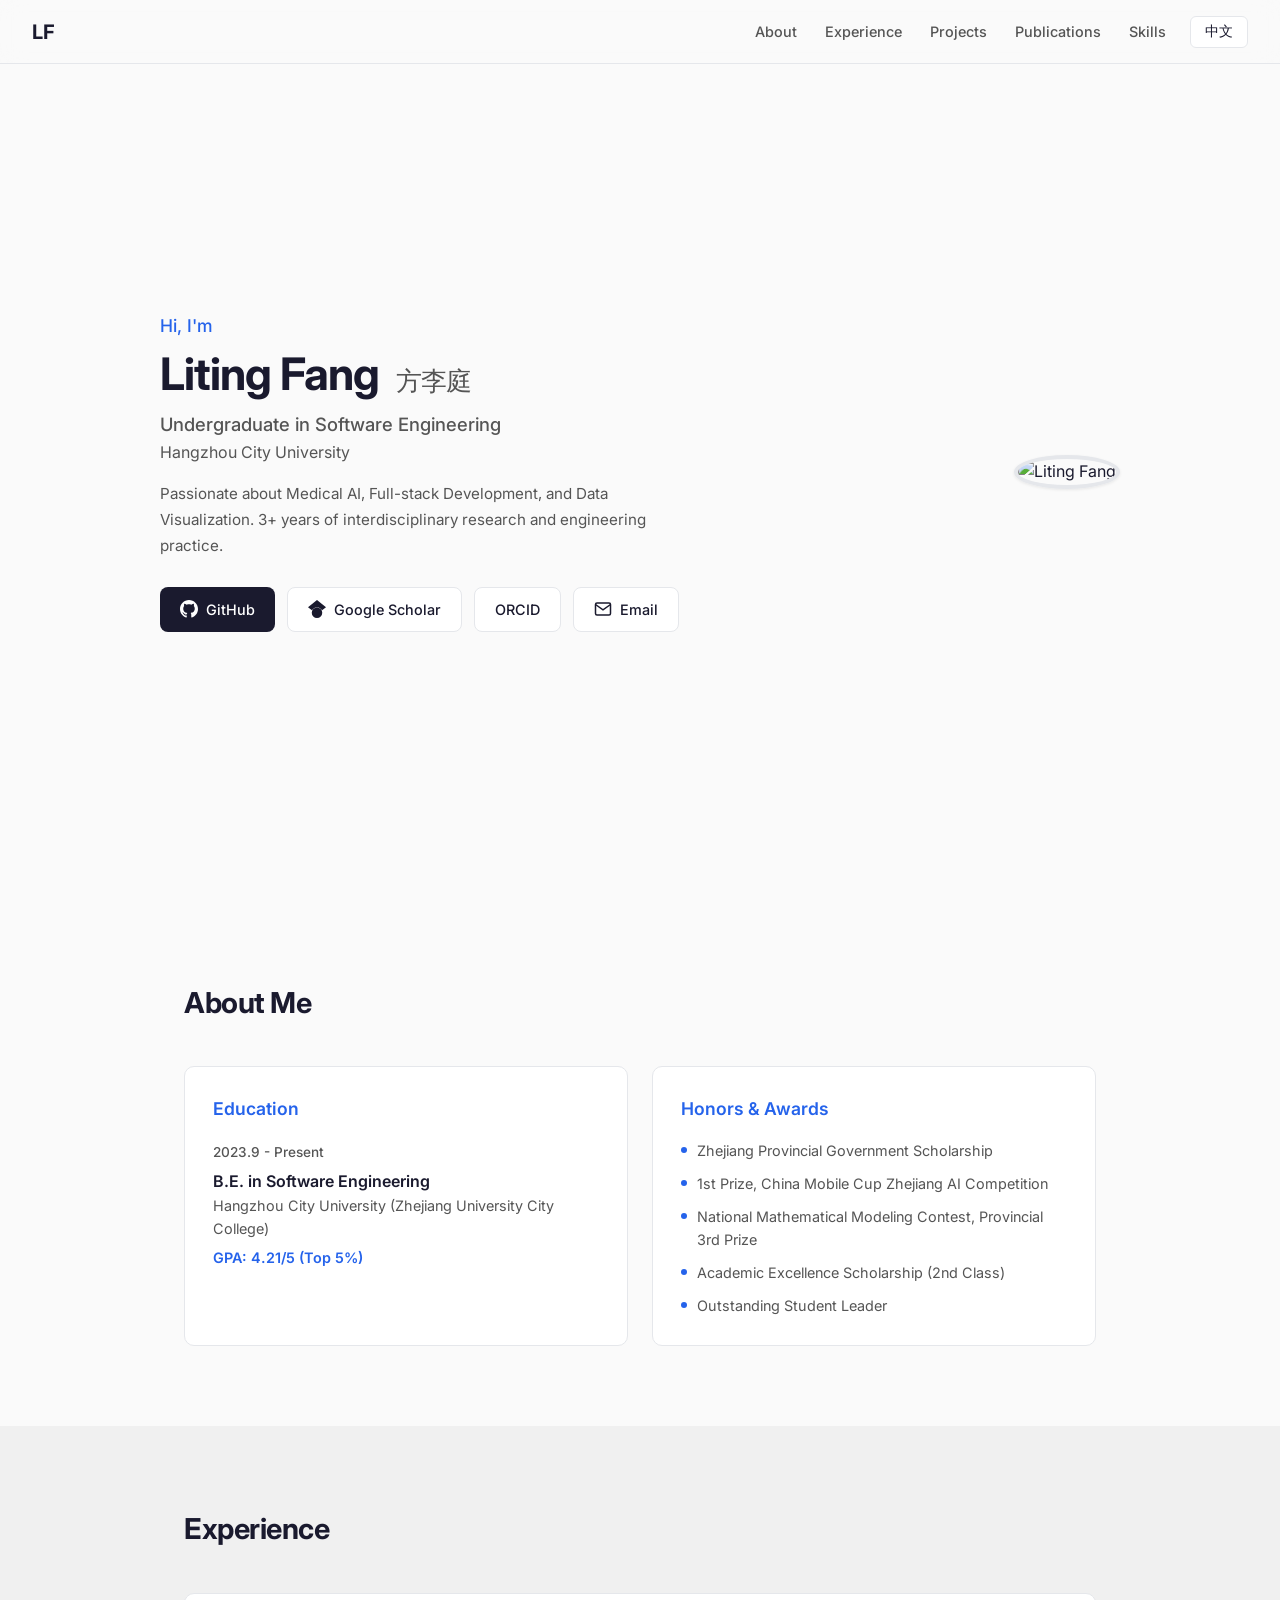
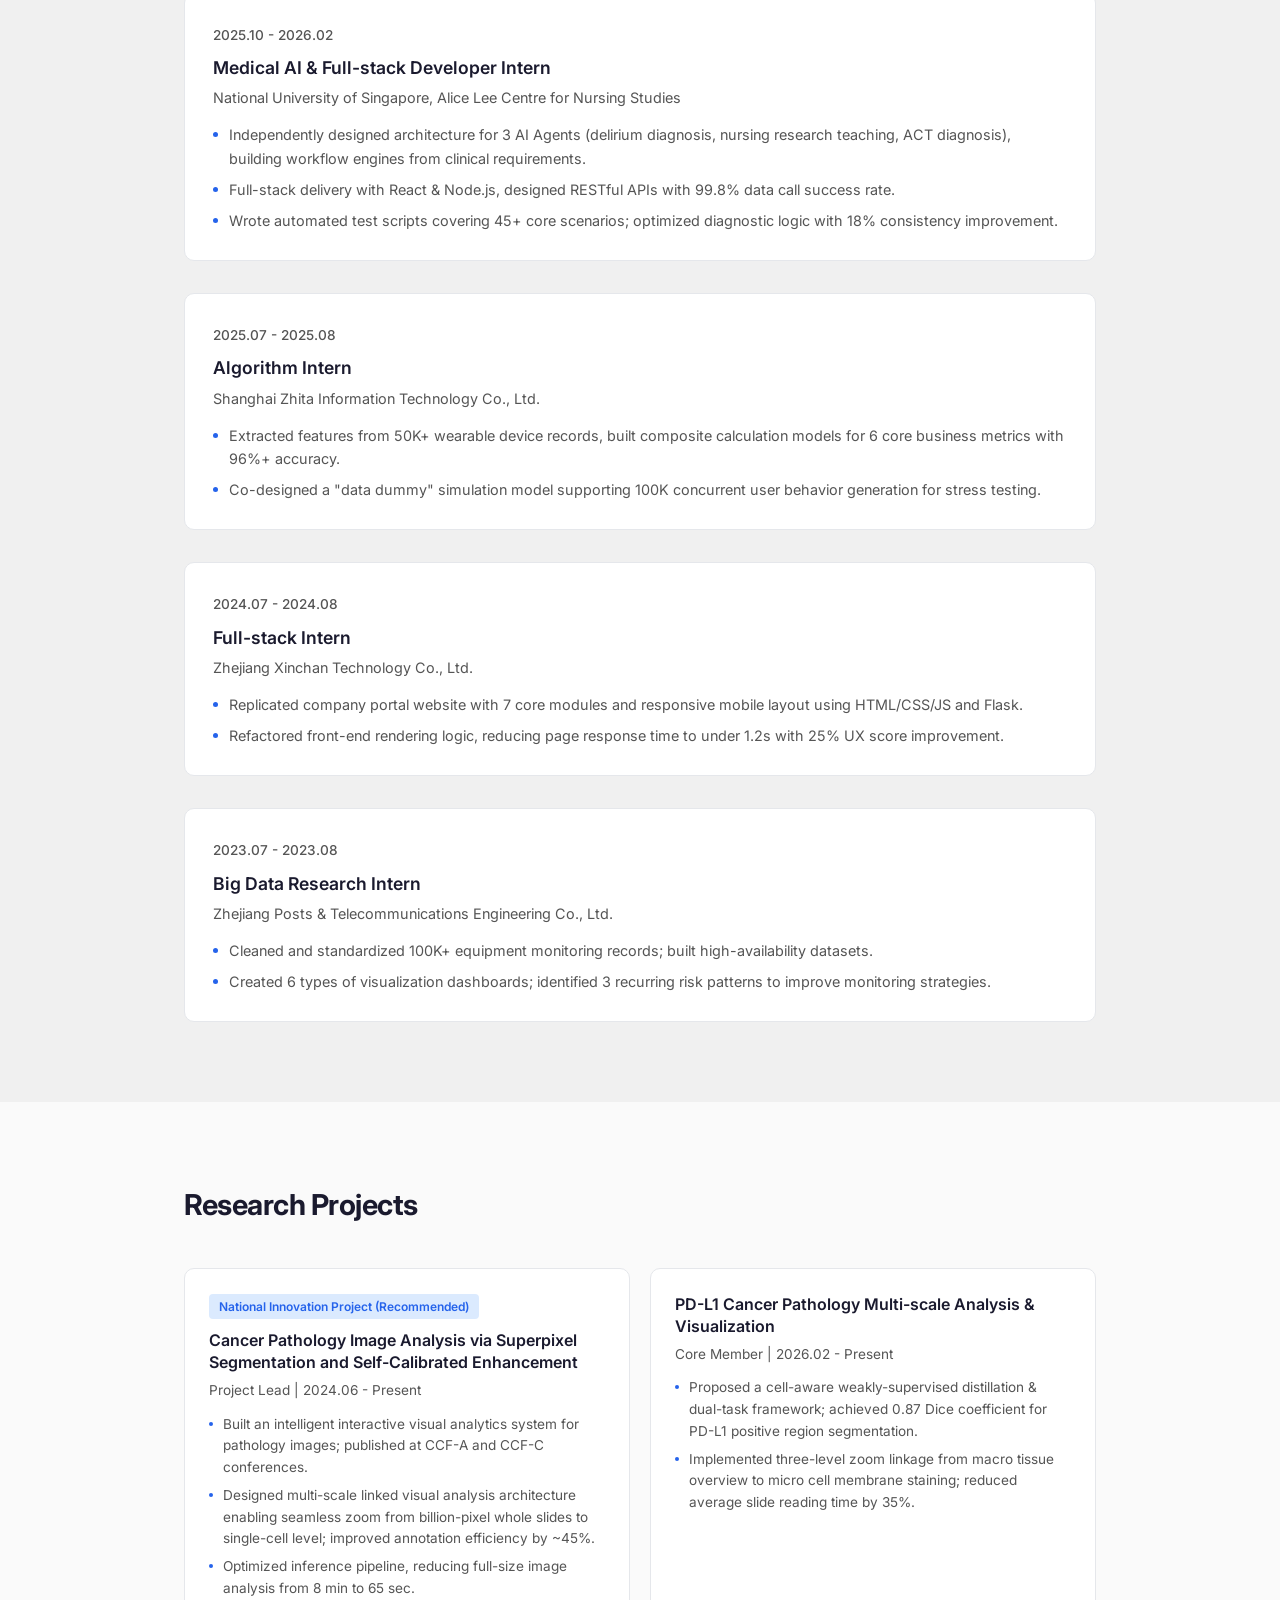
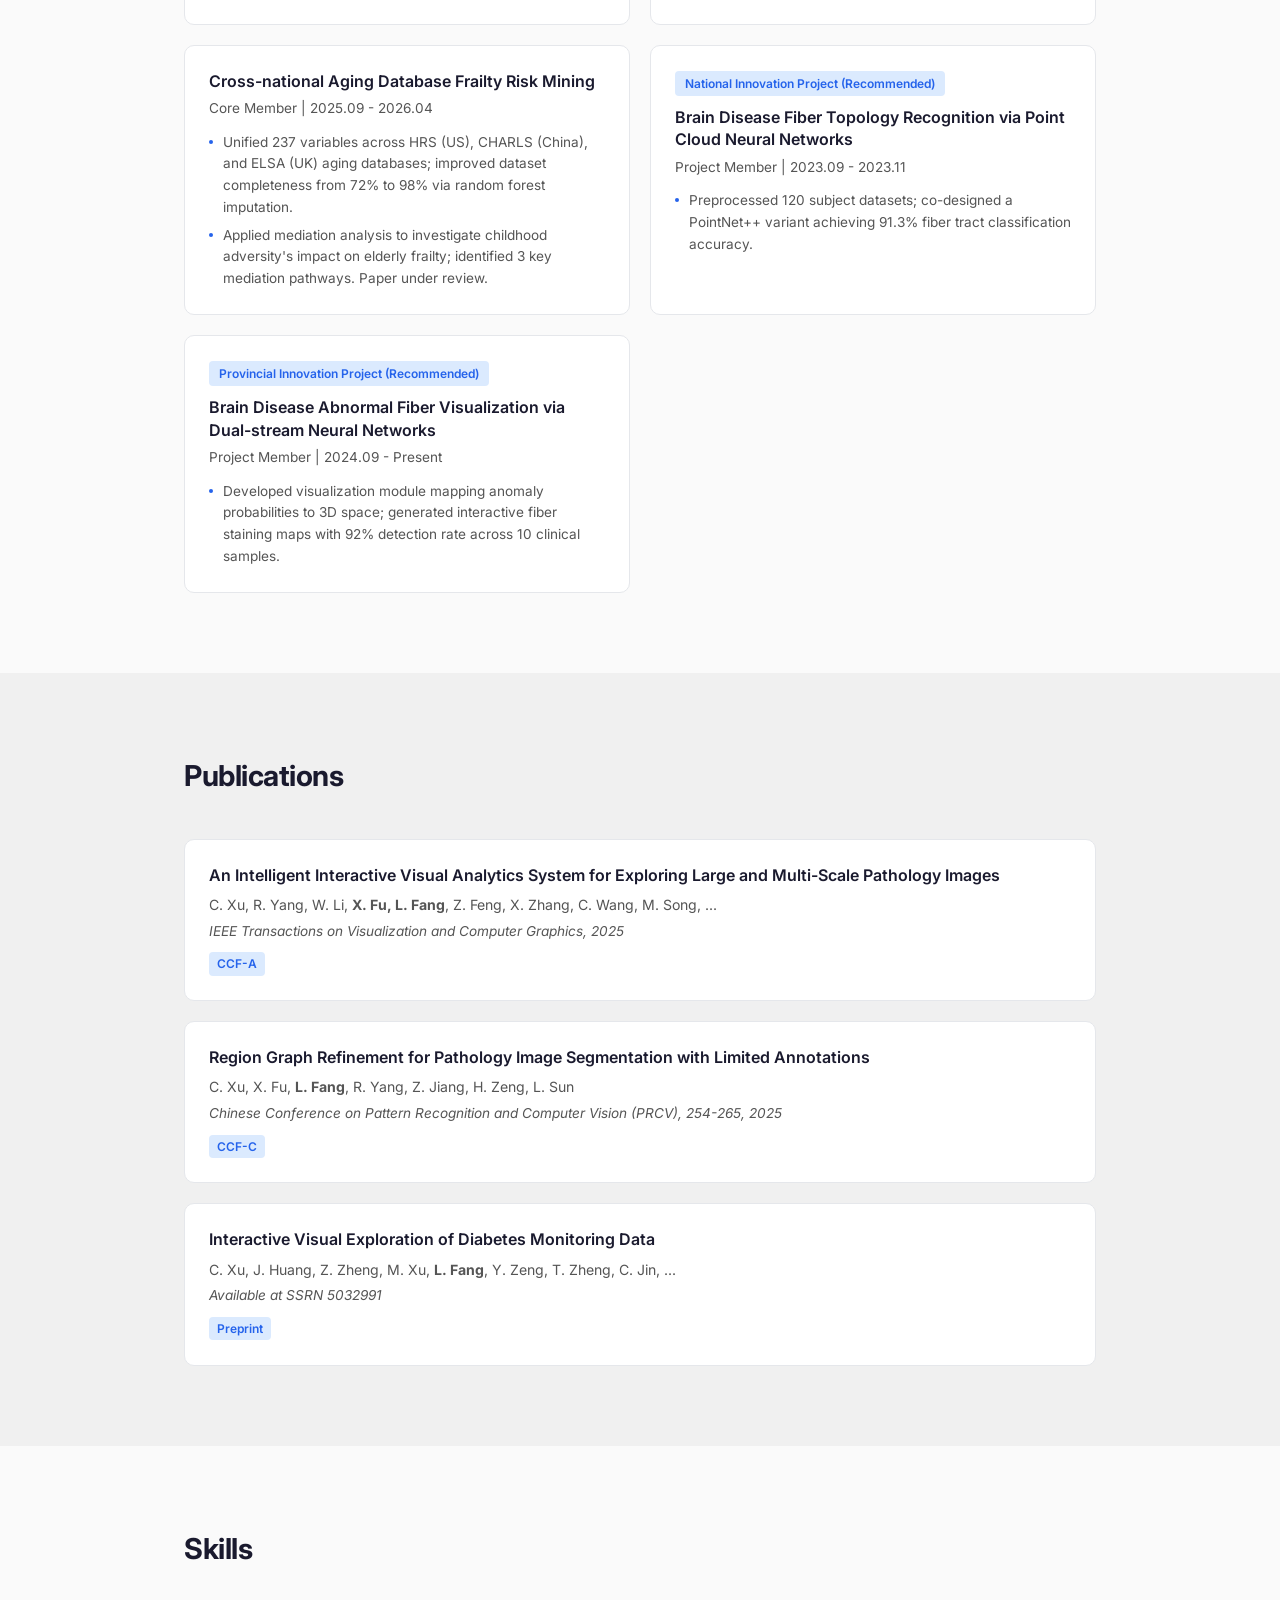
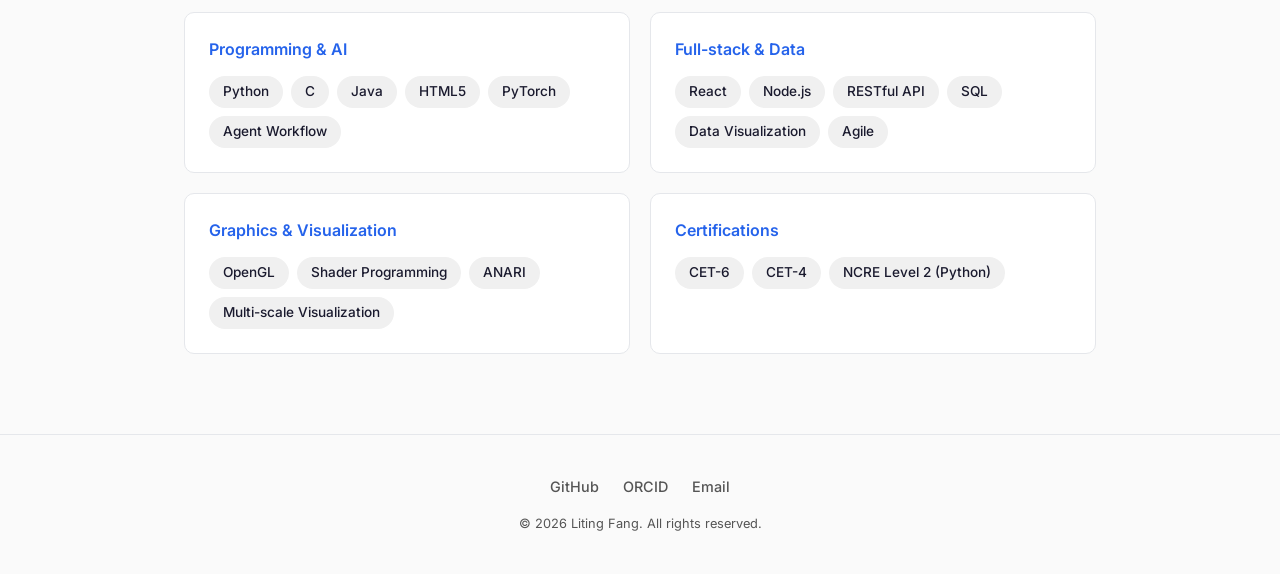
==== index.html @ e7523754 "Initial commit: personal portfolio website" ====
<!DOCTYPE html>
<html lang="en">
<head>
  <meta charset="UTF-8" />
  <meta name="viewport" content="width=device-width, initial-scale=1.0" />
  <title>Liting Fang | Software Engineering</title>
  <link rel="stylesheet" href="css/style.css" />
  <link rel="preconnect" href="https://fonts.googleapis.com" />
  <link rel="preconnect" href="https://fonts.gstatic.com" crossorigin />
  <link href="https://fonts.googleapis.com/css2?family=Inter:wght@300;400;500;600;700&display=swap" rel="stylesheet" />
</head>
<body>
  <!-- Navigation -->
  <nav class="navbar">
    <a href="#hero" class="nav-logo">LF</a>
    <ul class="nav-links">
      <li><a href="#about" data-en="About" data-zh="关于">About</a></li>
      <li><a href="#experience" data-en="Experience" data-zh="经历">Experience</a></li>
      <li><a href="#projects" data-en="Projects" data-zh="项目">Projects</a></li>
      <li><a href="#publications" data-en="Publications" data-zh="论文">Publications</a></li>
      <li><a href="#skills" data-en="Skills" data-zh="技能">Skills</a></li>
    </ul>
    <button class="lang-toggle" id="langToggle" title="Switch Language">中文</button>
    <button class="menu-btn" id="menuBtn" aria-label="Menu">
      <span></span><span></span><span></span>
    </button>
  </nav>

  <!-- Hero -->
  <section id="hero" class="hero">
    <div class="hero-content">
      <div class="hero-text">
        <p class="hero-greeting" data-en="Hi, I'm" data-zh="你好，我是">Hi, I'm</p>
        <h1 class="hero-name">Liting Fang <span class="hero-name-zh">方李庭</span></h1>
        <p class="hero-title" data-en="Undergraduate in Software Engineering" data-zh="软件工程 本科在读">Undergraduate in Software Engineering</p>
        <p class="hero-school" data-en="Hangzhou City University" data-zh="浙大城市学院">Hangzhou City University</p>
        <p class="hero-desc" data-en="Passionate about Medical AI, Full-stack Development, and Data Visualization. 3+ years of interdisciplinary research and engineering practice." data-zh="专注于医疗AI、全栈开发与数据可视化。拥有3年以上跨学科科研与工程实践经历。">Passionate about Medical AI, Full-stack Development, and Data Visualization. 3+ years of interdisciplinary research and engineering practice.</p>
        <div class="hero-links">
          <a href="https://github.com/FLTing404" target="_blank" class="btn btn-primary">
            <svg viewBox="0 0 24 24" width="18" height="18" fill="currentColor"><path d="M12 0c-6.626 0-12 5.373-12 12 0 5.302 3.438 9.8 8.207 11.387.599.111.793-.261.793-.577v-2.234c-3.338.726-4.033-1.416-4.033-1.416-.546-1.387-1.333-1.756-1.333-1.756-1.089-.745.083-.729.083-.729 1.205.084 1.839 1.237 1.839 1.237 1.07 1.834 2.807 1.304 3.492.997.107-.775.418-1.305.762-1.604-2.665-.305-5.467-1.334-5.467-5.931 0-1.311.469-2.381 1.236-3.221-.124-.303-.535-1.524.117-3.176 0 0 1.008-.322 3.301 1.23.957-.266 1.983-.399 3.003-.404 1.02.005 2.047.138 3.006.404 2.291-1.552 3.297-1.23 3.297-1.23.653 1.653.242 2.874.118 3.176.77.84 1.235 1.911 1.235 3.221 0 4.609-2.807 5.624-5.479 5.921.43.372.823 1.102.823 2.222v3.293c0 .319.192.694.801.576 4.765-1.589 8.199-6.086 8.199-11.386 0-6.627-5.373-12-12-12z"/></svg>
            GitHub
          </a>
          <a href="https://scholar.google.com/citations?user=YOUR_ID" target="_blank" class="btn btn-outline">
            <svg viewBox="0 0 24 24" width="18" height="18" fill="currentColor"><path d="M5.242 13.769L0 9.5 12 0l12 9.5-5.242 4.269C17.548 11.249 14.978 9.5 12 9.5c-2.977 0-5.548 1.748-6.758 4.269zM12 10a7 7 0 1 0 0 14 7 7 0 0 0 0-14z"/></svg>
            Google Scholar
          </a>
          <a href="https://orcid.org/0009-0003-6122-9087" target="_blank" class="btn btn-outline">
            ORCID
          </a>
          <a href="mailto:flting.amanda@gmail.com" class="btn btn-outline">
            <svg viewBox="0 0 24 24" width="18" height="18" fill="none" stroke="currentColor" stroke-width="2"><path d="M4 4h16c1.1 0 2 .9 2 2v12c0 1.1-.9 2-2 2H4c-1.1 0-2-.9-2-2V6c0-1.1.9-2 2-2z"/><polyline points="22,6 12,13 2,6"/></svg>
            Email
          </a>
        </div>
      </div>
      <div class="hero-avatar">
        <img src="img/avatar.jpg" alt="Liting Fang" />
      </div>
    </div>
  </section>

  <!-- About -->
  <section id="about" class="section">
    <div class="container">
      <h2 class="section-title" data-en="About Me" data-zh="关于我">About Me</h2>
      <div class="about-grid">
        <div class="about-card">
          <h3 data-en="Education" data-zh="教育背景">Education</h3>
          <div class="timeline-item">
            <span class="timeline-date">2023.9 - Present</span>
            <p class="timeline-title" data-en="B.E. in Software Engineering" data-zh="软件工程 本科">B.E. in Software Engineering</p>
            <p class="timeline-sub" data-en="Hangzhou City University (Zhejiang University City College)" data-zh="浙大城市学院">Hangzhou City University (Zhejiang University City College)</p>
            <p class="timeline-detail" data-en="GPA: 4.21/5 (Top 5%)" data-zh="GPA：4.21/5（专业前5%）">GPA: 4.21/5 (Top 5%)</p>
          </div>
        </div>
        <div class="about-card">
          <h3 data-en="Honors & Awards" data-zh="荣誉奖项">Honors & Awards</h3>
          <ul class="awards-list">
            <li data-en="Zhejiang Provincial Government Scholarship" data-zh="浙江省政府奖学金">Zhejiang Provincial Government Scholarship</li>
            <li data-en="1st Prize, China Mobile Cup Zhejiang AI Competition" data-zh="中国移动杯浙江省大学生人工智能竞赛 一等奖">1st Prize, China Mobile Cup Zhejiang AI Competition</li>
            <li data-en="National Mathematical Modeling Contest, Provincial 3rd Prize" data-zh="全国大学生数学建模竞赛浙江省 三等奖">National Mathematical Modeling Contest, Provincial 3rd Prize</li>
            <li data-en="Academic Excellence Scholarship (2nd Class)" data-zh="学业优秀二等奖学金">Academic Excellence Scholarship (2nd Class)</li>
            <li data-en="Outstanding Student Leader" data-zh="优秀学生干部">Outstanding Student Leader</li>
          </ul>
        </div>
      </div>
    </div>
  </section>

  <!-- Experience -->
  <section id="experience" class="section section-alt">
    <div class="container">
      <h2 class="section-title" data-en="Experience" data-zh="实习经历">Experience</h2>
      <div class="timeline">

        <div class="timeline-block">
          <span class="timeline-date">2025.10 - 2026.02</span>
          <h3 class="timeline-title" data-en="Medical AI & Full-stack Developer Intern" data-zh="医疗AI & 全栈开发实习生">Medical AI & Full-stack Developer Intern</h3>
          <p class="timeline-sub" data-en="National University of Singapore, Alice Lee Centre for Nursing Studies" data-zh="新加坡国立大学护理学院">National University of Singapore, Alice Lee Centre for Nursing Studies</p>
          <ul class="timeline-details">
            <li data-en="Independently designed architecture for 3 AI Agents (delirium diagnosis, nursing research teaching, ACT diagnosis), building workflow engines from clinical requirements." data-zh="独立负责谵妄诊断、护理科研教学、ACT诊断3个AI Agent的架构设计，拆解临床需求并构建工作流引擎。">Independently designed architecture for 3 AI Agents (delirium diagnosis, nursing research teaching, ACT diagnosis), building workflow engines from clinical requirements.</li>
            <li data-en="Full-stack delivery with React & Node.js, designed RESTful APIs with 99.8% data call success rate." data-zh="使用React与Node.js完成前后端开发，设计RESTful接口，数据调用成功率达99.8%。">Full-stack delivery with React & Node.js, designed RESTful APIs with 99.8% data call success rate.</li>
            <li data-en="Wrote automated test scripts covering 45+ core scenarios; optimized diagnostic logic with 18% consistency improvement." data-zh="编写自动化测试脚本覆盖45+个核心场景，优化多个诊断逻辑，一致率提升18%。">Wrote automated test scripts covering 45+ core scenarios; optimized diagnostic logic with 18% consistency improvement.</li>
          </ul>
        </div>

        <div class="timeline-block">
          <span class="timeline-date">2025.07 - 2025.08</span>
          <h3 class="timeline-title" data-en="Algorithm Intern" data-zh="算法实习生">Algorithm Intern</h3>
          <p class="timeline-sub" data-en="Shanghai Zhita Information Technology Co., Ltd." data-zh="上海智塔信息科技有限公司">Shanghai Zhita Information Technology Co., Ltd.</p>
          <ul class="timeline-details">
            <li data-en="Extracted features from 50K+ wearable device records, built composite calculation models for 6 core business metrics with 96%+ accuracy." data-zh="从5万+条穿戴设备数据中提取特征，构建多指标合成计算模型，字段准确率超96%。">Extracted features from 50K+ wearable device records, built composite calculation models for 6 core business metrics with 96%+ accuracy.</li>
            <li data-en="Co-designed a 'data dummy' simulation model supporting 100K concurrent user behavior generation for stress testing." data-zh="合作设计'数据假人'模型，支持10万级并发用户行为生成，支撑系统压力测试。">Co-designed a "data dummy" simulation model supporting 100K concurrent user behavior generation for stress testing.</li>
          </ul>
        </div>

        <div class="timeline-block">
          <span class="timeline-date">2024.07 - 2024.08</span>
          <h3 class="timeline-title" data-en="Full-stack Intern" data-zh="全栈实习生">Full-stack Intern</h3>
          <p class="timeline-sub" data-en="Zhejiang Xinchan Technology Co., Ltd." data-zh="浙江信产技术有限公司">Zhejiang Xinchan Technology Co., Ltd.</p>
          <ul class="timeline-details">
            <li data-en="Replicated company portal website with 7 core modules and responsive mobile layout using HTML/CSS/JS and Flask." data-zh="运用HTML、CSS、JavaScript及Python Flask，完整复刻公司门户网站，实现7个核心功能模块和移动端自适应布局。">Replicated company portal website with 7 core modules and responsive mobile layout using HTML/CSS/JS and Flask.</li>
            <li data-en="Refactored front-end rendering logic, reducing page response time to under 1.2s with 25% UX score improvement." data-zh="重构前端渲染逻辑，页面交互响应时间降低至1.2秒内，体验评分提升25%。">Refactored front-end rendering logic, reducing page response time to under 1.2s with 25% UX score improvement.</li>
          </ul>
        </div>

        <div class="timeline-block">
          <span class="timeline-date">2023.07 - 2023.08</span>
          <h3 class="timeline-title" data-en="Big Data Research Intern" data-zh="大数据研究院实习生">Big Data Research Intern</h3>
          <p class="timeline-sub" data-en="Zhejiang Posts & Telecommunications Engineering Co., Ltd." data-zh="浙江省邮电工程建设有限公司">Zhejiang Posts & Telecommunications Engineering Co., Ltd.</p>
          <ul class="timeline-details">
            <li data-en="Cleaned and standardized 100K+ equipment monitoring records; built high-availability datasets." data-zh="对机房空调运行数据进行清洗标准化，处理10万+条记录，构建高可用数据集。">Cleaned and standardized 100K+ equipment monitoring records; built high-availability datasets.</li>
            <li data-en="Created 6 types of visualization dashboards; identified 3 recurring risk patterns to improve monitoring strategies." data-zh="制作6类可视化分析图表，识别出3类重复性风险，推动优化监控策略。">Created 6 types of visualization dashboards; identified 3 recurring risk patterns to improve monitoring strategies.</li>
          </ul>
        </div>

      </div>
    </div>
  </section>

  <!-- Projects -->
  <section id="projects" class="section">
    <div class="container">
      <h2 class="section-title" data-en="Research Projects" data-zh="项目经历">Research Projects</h2>
      <div class="projects-grid">

        <div class="project-card">
          <div class="project-tag" data-en="National Innovation Project (Recommended)" data-zh="国家级大创推荐">National Innovation Project (Recommended)</div>
          <h3 data-en="Cancer Pathology Image Analysis via Superpixel Segmentation and Self-Calibrated Enhancement" data-zh="基于超像素分割与自校准增强的癌症病理图像分析">Cancer Pathology Image Analysis via Superpixel Segmentation and Self-Calibrated Enhancement</h3>
          <span class="project-role" data-en="Project Lead | 2024.06 - Present" data-zh="项目负责人 | 2024.06 - 至今">Project Lead | 2024.06 - Present</span>
          <ul>
            <li data-en="Built an intelligent interactive visual analytics system for pathology images; published at CCF-A and CCF-C conferences." data-zh="研发智能交互可视化系统，成果发表于CCF-A类会议与C类会议。">Built an intelligent interactive visual analytics system for pathology images; published at CCF-A and CCF-C conferences.</li>
            <li data-en="Designed multi-scale linked visual analysis architecture enabling seamless zoom from billion-pixel whole slides to single-cell level; improved annotation efficiency by ~45%." data-zh="设计多尺度联动可视分析架构，医生对阳性区域标注效率提升约45%。">Designed multi-scale linked visual analysis architecture enabling seamless zoom from billion-pixel whole slides to single-cell level; improved annotation efficiency by ~45%.</li>
            <li data-en="Optimized inference pipeline, reducing full-size image analysis from 8 min to 65 sec." data-zh="优化推理流水线，使单张全尺寸图像分析时间从8分钟降至65秒。">Optimized inference pipeline, reducing full-size image analysis from 8 min to 65 sec.</li>
          </ul>
        </div>

        <div class="project-card">
          <h3 data-en="PD-L1 Cancer Pathology Multi-scale Analysis & Visualization" data-zh="PD-L1癌症病理图像多尺度分析与可视化研究">PD-L1 Cancer Pathology Multi-scale Analysis & Visualization</h3>
          <span class="project-role" data-en="Core Member | 2026.02 - Present" data-zh="核心成员 | 2026.02 - 至今">Core Member | 2026.02 - Present</span>
          <ul>
            <li data-en="Proposed a cell-aware weakly-supervised distillation & dual-task framework; achieved 0.87 Dice coefficient for PD-L1 positive region segmentation." data-zh="提出细胞感知的弱监督蒸馏与双任务框架，PD-L1阳性区域分割Dice系数达0.87。">Proposed a cell-aware weakly-supervised distillation & dual-task framework; achieved 0.87 Dice coefficient for PD-L1 positive region segmentation.</li>
            <li data-en="Implemented three-level zoom linkage from macro tissue overview to micro cell membrane staining; reduced average slide reading time by 35%." data-zh="实现三级缩放联动，单次阅片时间平均缩短35%。">Implemented three-level zoom linkage from macro tissue overview to micro cell membrane staining; reduced average slide reading time by 35%.</li>
          </ul>
        </div>

        <div class="project-card">
          <h3 data-en="Cross-national Aging Database Frailty Risk Mining" data-zh="多国老龄化数据库衰弱风险挖掘研究">Cross-national Aging Database Frailty Risk Mining</h3>
          <span class="project-role" data-en="Core Member | 2025.09 - 2026.04" data-zh="核心成员 | 2025.09 - 2026.04">Core Member | 2025.09 - 2026.04</span>
          <ul>
            <li data-en="Unified 237 variables across HRS (US), CHARLS (China), and ELSA (UK) aging databases; improved dataset completeness from 72% to 98% via random forest imputation." data-zh="比对3国237个变量差异，建立统一映射字典；应用随机森林算法插补，完整数据集可用率从72%提升至98%。">Unified 237 variables across HRS (US), CHARLS (China), and ELSA (UK) aging databases; improved dataset completeness from 72% to 98% via random forest imputation.</li>
            <li data-en="Applied mediation analysis to investigate childhood adversity's impact on elderly frailty; identified 3 key mediation pathways. Paper under review." data-zh="采用中介效应模型探究童年负面经历对老年衰弱的影响，识别出3条关键中介路径，论文在投。">Applied mediation analysis to investigate childhood adversity's impact on elderly frailty; identified 3 key mediation pathways. Paper under review.</li>
          </ul>
        </div>

        <div class="project-card">
          <div class="project-tag" data-en="National Innovation Project (Recommended)" data-zh="国家级大创推荐">National Innovation Project (Recommended)</div>
          <h3 data-en="Brain Disease Fiber Topology Recognition via Point Cloud Neural Networks" data-zh="基于点云神经网络的脑疾病纤维拓扑结构识别方法研究">Brain Disease Fiber Topology Recognition via Point Cloud Neural Networks</h3>
          <span class="project-role" data-en="Project Member | 2023.09 - 2023.11" data-zh="项目成员 | 2023.09 - 2023.11">Project Member | 2023.09 - 2023.11</span>
          <ul>
            <li data-en="Preprocessed 120 subject datasets; co-designed a PointNet++ variant achieving 91.3% fiber tract classification accuracy." data-zh="完成120例被试数据预处理，参与设计PointNet++变体网络，纤维束分类准确率达91.3%。">Preprocessed 120 subject datasets; co-designed a PointNet++ variant achieving 91.3% fiber tract classification accuracy.</li>
          </ul>
        </div>

        <div class="project-card">
          <div class="project-tag" data-en="Provincial Innovation Project (Recommended)" data-zh="省级大创推荐">Provincial Innovation Project (Recommended)</div>
          <h3 data-en="Brain Disease Abnormal Fiber Visualization via Dual-stream Neural Networks" data-zh="基于双流神经网络的脑疾病异常纤维可视化方法研究">Brain Disease Abnormal Fiber Visualization via Dual-stream Neural Networks</h3>
          <span class="project-role" data-en="Project Member | 2024.09 - Present" data-zh="项目成员 | 2024.09 - 至今">Project Member | 2024.09 - Present</span>
          <ul>
            <li data-en="Developed visualization module mapping anomaly probabilities to 3D space; generated interactive fiber staining maps with 92% detection rate across 10 clinical samples." data-zh="将模型输出的异常概率映射至三维空间，生成可交互纤维染色图，在10例临床样本中检出率达92%。">Developed visualization module mapping anomaly probabilities to 3D space; generated interactive fiber staining maps with 92% detection rate across 10 clinical samples.</li>
          </ul>
        </div>

      </div>
    </div>
  </section>

  <!-- Publications -->
  <section id="publications" class="section section-alt">
    <div class="container">
      <h2 class="section-title" data-en="Publications" data-zh="学术论文">Publications</h2>
      <div class="pub-list">

        <div class="pub-item">
          <h3>An Intelligent Interactive Visual Analytics System for Exploring Large and Multi-Scale Pathology Images</h3>
          <p class="pub-authors">C. Xu, R. Yang, W. Li, <strong>X. Fu, L. Fang</strong>, Z. Feng, X. Zhang, C. Wang, M. Song, ...</p>
          <p class="pub-venue">IEEE Transactions on Visualization and Computer Graphics, 2025</p>
          <span class="pub-tag">CCF-A</span>
        </div>

        <div class="pub-item">
          <h3>Region Graph Refinement for Pathology Image Segmentation with Limited Annotations</h3>
          <p class="pub-authors">C. Xu, X. Fu, <strong>L. Fang</strong>, R. Yang, Z. Jiang, H. Zeng, L. Sun</p>
          <p class="pub-venue">Chinese Conference on Pattern Recognition and Computer Vision (PRCV), 254-265, 2025</p>
          <span class="pub-tag">CCF-C</span>
        </div>

        <div class="pub-item">
          <h3>Interactive Visual Exploration of Diabetes Monitoring Data</h3>
          <p class="pub-authors">C. Xu, J. Huang, Z. Zheng, M. Xu, <strong>L. Fang</strong>, Y. Zeng, T. Zheng, C. Jin, ...</p>
          <p class="pub-venue">Available at SSRN 5032991</p>
          <span class="pub-tag">Preprint</span>
        </div>

      </div>
    </div>
  </section>

  <!-- Skills -->
  <section id="skills" class="section">
    <div class="container">
      <h2 class="section-title" data-en="Skills" data-zh="技能">Skills</h2>
      <div class="skills-grid">
        <div class="skill-category">
          <h3 data-en="Programming & AI" data-zh="编程与AI开发">Programming & AI</h3>
          <div class="skill-tags">
            <span>Python</span><span>C</span><span>Java</span><span>HTML5</span><span>PyTorch</span><span>Agent Workflow</span>
          </div>
        </div>
        <div class="skill-category">
          <h3 data-en="Full-stack & Data" data-zh="全栈与数据工程">Full-stack & Data</h3>
          <div class="skill-tags">
            <span>React</span><span>Node.js</span><span>RESTful API</span><span>SQL</span><span>Data Visualization</span><span>Agile</span>
          </div>
        </div>
        <div class="skill-category">
          <h3 data-en="Graphics & Visualization" data-zh="计算机图形与可视化">Graphics & Visualization</h3>
          <div class="skill-tags">
            <span>OpenGL</span><span>Shader Programming</span><span>ANARI</span><span>Multi-scale Visualization</span>
          </div>
        </div>
        <div class="skill-category">
          <h3 data-en="Certifications" data-zh="资质与证书">Certifications</h3>
          <div class="skill-tags">
            <span>CET-6</span><span>CET-4</span><span data-en="NCRE Level 2 (Python)" data-zh="计算机二级（Python）">NCRE Level 2 (Python)</span>
          </div>
        </div>
      </div>
    </div>
  </section>

  <!-- Footer -->
  <footer class="footer">
    <div class="container">
      <div class="footer-links">
        <a href="https://github.com/FLTing404" target="_blank">GitHub</a>
        <a href="https://orcid.org/0009-0003-6122-9087" target="_blank">ORCID</a>
        <a href="mailto:flting.amanda@gmail.com">Email</a>
      </div>
      <p>&copy; 2026 Liting Fang. All rights reserved.</p>
    </div>
  </footer>

  <script src="js/main.js"></script>
</body>
</html>
---- css/style.css ----
/* ===== Reset & Base ===== */
*, *::before, *::after {
  margin: 0;
  padding: 0;
  box-sizing: border-box;
}

:root {
  --bg: #fafafa;
  --bg-alt: #f0f0f0;
  --text: #1a1a2e;
  --text-secondary: #555;
  --accent: #2563eb;
  --accent-light: #dbeafe;
  --border: #e5e7eb;
  --card-bg: #ffffff;
  --shadow: 0 1px 3px rgba(0, 0, 0, 0.08);
  --shadow-hover: 0 4px 12px rgba(0, 0, 0, 0.12);
  --radius: 10px;
  --nav-height: 64px;
}

html {
  scroll-behavior: smooth;
  scroll-padding-top: var(--nav-height);
}

body {
  font-family: 'Inter', -apple-system, BlinkMacSystemFont, 'Segoe UI', sans-serif;
  background: var(--bg);
  color: var(--text);
  line-height: 1.6;
  -webkit-font-smoothing: antialiased;
}

a {
  color: var(--accent);
  text-decoration: none;
  transition: opacity 0.2s;
}

a:hover {
  opacity: 0.8;
}

ul {
  list-style: none;
}

.container {
  max-width: 960px;
  margin: 0 auto;
  padding: 0 24px;
}

/* ===== Navbar ===== */
.navbar {
  position: fixed;
  top: 0;
  left: 0;
  right: 0;
  height: var(--nav-height);
  background: rgba(250, 250, 250, 0.85);
  backdrop-filter: blur(12px);
  -webkit-backdrop-filter: blur(12px);
  border-bottom: 1px solid var(--border);
  display: flex;
  align-items: center;
  padding: 0 32px;
  z-index: 1000;
}

.nav-logo {
  font-weight: 700;
  font-size: 1.25rem;
  color: var(--text);
  margin-right: auto;
  letter-spacing: -0.5px;
}

.nav-links {
  display: flex;
  gap: 28px;
}

.nav-links a {
  color: var(--text-secondary);
  font-size: 0.9rem;
  font-weight: 500;
  transition: color 0.2s;
}

.nav-links a:hover {
  color: var(--text);
  opacity: 1;
}

.lang-toggle {
  margin-left: 24px;
  padding: 6px 14px;
  border: 1px solid var(--border);
  border-radius: 6px;
  background: var(--card-bg);
  color: var(--text);
  font-size: 0.85rem;
  font-weight: 500;
  cursor: pointer;
  transition: all 0.2s;
  font-family: inherit;
}

.lang-toggle:hover {
  border-color: var(--accent);
  color: var(--accent);
}

.menu-btn {
  display: none;
  flex-direction: column;
  gap: 5px;
  background: none;
  border: none;
  cursor: pointer;
  padding: 4px;
  margin-left: 16px;
}

.menu-btn span {
  display: block;
  width: 22px;
  height: 2px;
  background: var(--text);
  border-radius: 2px;
  transition: 0.3s;
}

/* ===== Hero ===== */
.hero {
  min-height: 100vh;
  display: flex;
  align-items: center;
  padding: calc(var(--nav-height) + 40px) 32px 60px;
}

.hero-content {
  max-width: 960px;
  margin: 0 auto;
  display: flex;
  align-items: center;
  gap: 60px;
  width: 100%;
}

.hero-text {
  flex: 1;
}

.hero-greeting {
  font-size: 1.1rem;
  color: var(--accent);
  font-weight: 500;
  margin-bottom: 8px;
}

.hero-name {
  font-size: 2.8rem;
  font-weight: 700;
  letter-spacing: -1px;
  line-height: 1.2;
  margin-bottom: 8px;
}

.hero-name-zh {
  font-size: 1.6rem;
  font-weight: 400;
  color: var(--text-secondary);
  margin-left: 8px;
}

.hero-title {
  font-size: 1.15rem;
  color: var(--text-secondary);
  font-weight: 500;
}

.hero-school {
  font-size: 1rem;
  color: var(--text-secondary);
  margin-bottom: 16px;
}

.hero-desc {
  font-size: 0.95rem;
  color: var(--text-secondary);
  line-height: 1.7;
  margin-bottom: 28px;
  max-width: 520px;
}

.hero-links {
  display: flex;
  flex-wrap: wrap;
  gap: 12px;
}

.btn {
  display: inline-flex;
  align-items: center;
  gap: 8px;
  padding: 10px 20px;
  border-radius: 8px;
  font-size: 0.9rem;
  font-weight: 500;
  transition: all 0.2s;
  font-family: inherit;
}

.btn-primary {
  background: var(--text);
  color: #fff;
}

.btn-primary:hover {
  opacity: 0.85;
  color: #fff;
}

.btn-outline {
  border: 1px solid var(--border);
  color: var(--text);
  background: var(--card-bg);
}

.btn-outline:hover {
  border-color: var(--accent);
  color: var(--accent);
  opacity: 1;
}

.hero-avatar {
  flex-shrink: 0;
}

.hero-avatar img {
  width: 220px;
  height: 220px;
  border-radius: 50%;
  object-fit: cover;
  border: 4px solid var(--border);
  box-shadow: var(--shadow);
}

/* ===== Sections ===== */
.section {
  padding: 80px 0;
}

.section-alt {
  background: var(--bg-alt);
}

.section-title {
  font-size: 1.8rem;
  font-weight: 700;
  margin-bottom: 40px;
  letter-spacing: -0.5px;
}

/* ===== About ===== */
.about-grid {
  display: grid;
  grid-template-columns: 1fr 1fr;
  gap: 24px;
}

.about-card {
  background: var(--card-bg);
  border-radius: var(--radius);
  padding: 28px;
  border: 1px solid var(--border);
}

.about-card h3 {
  font-size: 1.1rem;
  font-weight: 600;
  margin-bottom: 16px;
  color: var(--accent);
}

.timeline-date {
  font-size: 0.85rem;
  color: var(--text-secondary);
  font-weight: 500;
}

.timeline-item .timeline-title {
  font-weight: 600;
  font-size: 1rem;
  margin-top: 4px;
}

.timeline-item .timeline-sub {
  color: var(--text-secondary);
  font-size: 0.9rem;
}

.timeline-item .timeline-detail {
  font-size: 0.9rem;
  margin-top: 6px;
  color: var(--accent);
  font-weight: 600;
}

.awards-list {
  display: flex;
  flex-direction: column;
  gap: 10px;
}

.awards-list li {
  font-size: 0.9rem;
  color: var(--text-secondary);
  padding-left: 16px;
  position: relative;
}

.awards-list li::before {
  content: '';
  position: absolute;
  left: 0;
  top: 8px;
  width: 6px;
  height: 6px;
  border-radius: 50%;
  background: var(--accent);
}

/* ===== Timeline (Experience) ===== */
.timeline {
  display: flex;
  flex-direction: column;
  gap: 32px;
}

.timeline-block {
  background: var(--card-bg);
  border-radius: var(--radius);
  padding: 28px;
  border: 1px solid var(--border);
  transition: box-shadow 0.2s;
}

.timeline-block:hover {
  box-shadow: var(--shadow-hover);
}

.timeline-block .timeline-date {
  display: inline-block;
  margin-bottom: 8px;
}

.timeline-block .timeline-title {
  font-size: 1.1rem;
  font-weight: 600;
  margin-bottom: 4px;
}

.timeline-block .timeline-sub {
  color: var(--text-secondary);
  font-size: 0.9rem;
  margin-bottom: 14px;
}

.timeline-details {
  display: flex;
  flex-direction: column;
  gap: 8px;
}

.timeline-details li {
  font-size: 0.9rem;
  color: var(--text-secondary);
  padding-left: 16px;
  position: relative;
  line-height: 1.6;
}

.timeline-details li::before {
  content: '';
  position: absolute;
  left: 0;
  top: 9px;
  width: 5px;
  height: 5px;
  border-radius: 50%;
  background: var(--accent);
}

/* ===== Projects ===== */
.projects-grid {
  display: grid;
  grid-template-columns: 1fr 1fr;
  gap: 20px;
}

.project-card {
  background: var(--card-bg);
  border-radius: var(--radius);
  padding: 24px;
  border: 1px solid var(--border);
  transition: box-shadow 0.2s;
}

.project-card:hover {
  box-shadow: var(--shadow-hover);
}

.project-tag {
  display: inline-block;
  background: var(--accent-light);
  color: var(--accent);
  font-size: 0.75rem;
  font-weight: 600;
  padding: 3px 10px;
  border-radius: 4px;
  margin-bottom: 10px;
}

.project-card h3 {
  font-size: 1rem;
  font-weight: 600;
  margin-bottom: 6px;
  line-height: 1.4;
}

.project-role {
  display: block;
  font-size: 0.85rem;
  color: var(--text-secondary);
  margin-bottom: 12px;
}

.project-card ul {
  display: flex;
  flex-direction: column;
  gap: 6px;
}

.project-card li {
  font-size: 0.85rem;
  color: var(--text-secondary);
  padding-left: 14px;
  position: relative;
  line-height: 1.6;
}

.project-card li::before {
  content: '';
  position: absolute;
  left: 0;
  top: 8px;
  width: 4px;
  height: 4px;
  border-radius: 50%;
  background: var(--accent);
}

/* ===== Publications ===== */
.pub-list {
  display: flex;
  flex-direction: column;
  gap: 20px;
}

.pub-item {
  background: var(--card-bg);
  border-radius: var(--radius);
  padding: 24px;
  border: 1px solid var(--border);
  transition: box-shadow 0.2s;
}

.pub-item:hover {
  box-shadow: var(--shadow-hover);
}

.pub-item h3 {
  font-size: 1rem;
  font-weight: 600;
  margin-bottom: 8px;
  line-height: 1.4;
}

.pub-authors {
  font-size: 0.88rem;
  color: var(--text-secondary);
  margin-bottom: 4px;
}

.pub-venue {
  font-size: 0.85rem;
  color: var(--text-secondary);
  font-style: italic;
  margin-bottom: 8px;
}

.pub-tag {
  display: inline-block;
  background: var(--accent-light);
  color: var(--accent);
  font-size: 0.75rem;
  font-weight: 600;
  padding: 2px 8px;
  border-radius: 4px;
}

/* ===== Skills ===== */
.skills-grid {
  display: grid;
  grid-template-columns: 1fr 1fr;
  gap: 20px;
}

.skill-category {
  background: var(--card-bg);
  border-radius: var(--radius);
  padding: 24px;
  border: 1px solid var(--border);
}

.skill-category h3 {
  font-size: 1rem;
  font-weight: 600;
  margin-bottom: 14px;
  color: var(--accent);
}

.skill-tags {
  display: flex;
  flex-wrap: wrap;
  gap: 8px;
}

.skill-tags span {
  background: var(--bg-alt);
  color: var(--text);
  font-size: 0.85rem;
  padding: 5px 14px;
  border-radius: 20px;
  font-weight: 500;
}

/* ===== Footer ===== */
.footer {
  padding: 40px 0;
  border-top: 1px solid var(--border);
  text-align: center;
}

.footer-links {
  display: flex;
  justify-content: center;
  gap: 24px;
  margin-bottom: 16px;
}

.footer-links a {
  color: var(--text-secondary);
  font-size: 0.9rem;
  font-weight: 500;
}

.footer p {
  color: var(--text-secondary);
  font-size: 0.8rem;
}

/* ===== Mobile ===== */
@media (max-width: 768px) {
  .nav-links {
    display: none;
    position: absolute;
    top: var(--nav-height);
    left: 0;
    right: 0;
    background: var(--bg);
    border-bottom: 1px solid var(--border);
    flex-direction: column;
    padding: 16px 32px;
    gap: 16px;
  }

  .nav-links.active {
    display: flex;
  }

  .menu-btn {
    display: flex;
  }

  .hero-content {
    flex-direction: column-reverse;
    text-align: center;
    gap: 32px;
  }

  .hero-name {
    font-size: 2rem;
  }

  .hero-desc {
    margin-left: auto;
    margin-right: auto;
  }

  .hero-links {
    justify-content: center;
  }

  .hero-avatar img {
    width: 160px;
    height: 160px;
  }

  .about-grid,
  .projects-grid,
  .skills-grid {
    grid-template-columns: 1fr;
  }

  .section-title {
    font-size: 1.5rem;
  }
}
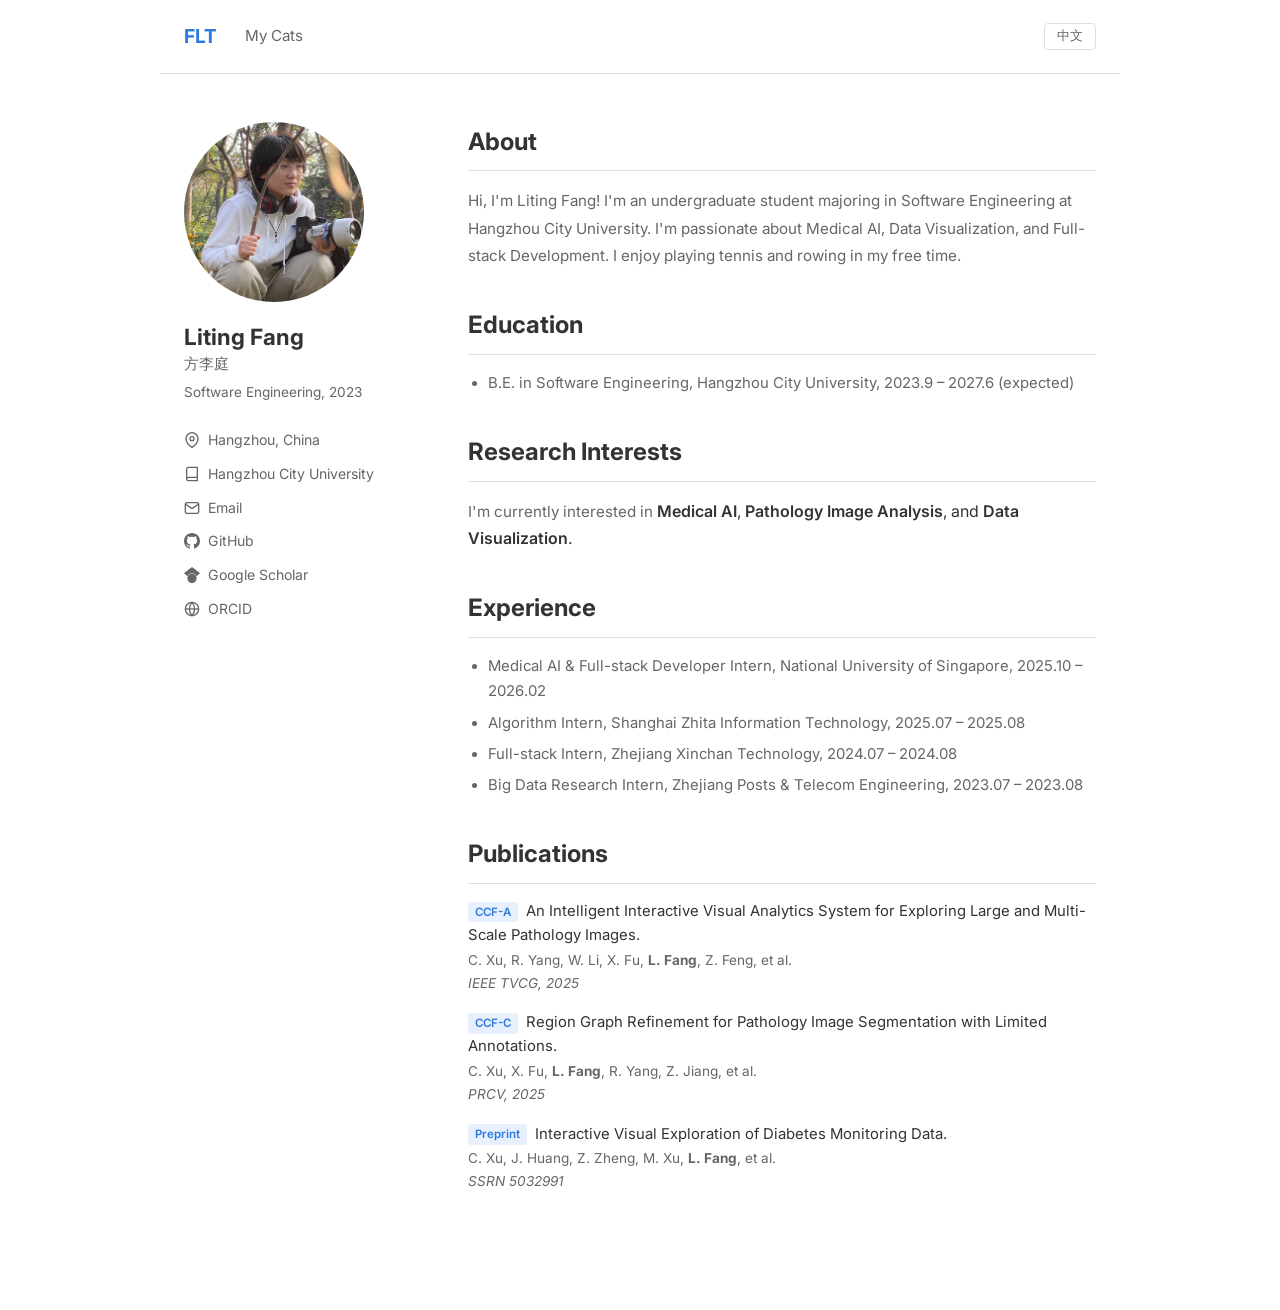
==== commit 6eafdce2: "Redesign to clean academic style + add cats page - Single-page layout with sidebar (avatar, info, li" ====
--- a/index.html
+++ b/index.html
@@ -3,273 +3,123 @@
 <head>
   <meta charset="UTF-8" />
   <meta name="viewport" content="width=device-width, initial-scale=1.0" />
-  <title>Liting Fang | Software Engineering</title>
-  <link rel="stylesheet" href="css/style.css" />
+  <title>Liting Fang</title>
   <link rel="preconnect" href="https://fonts.googleapis.com" />
   <link rel="preconnect" href="https://fonts.gstatic.com" crossorigin />
   <link href="https://fonts.googleapis.com/css2?family=Inter:wght@300;400;500;600;700&display=swap" rel="stylesheet" />
+  <link rel="stylesheet" href="css/style.css" />
 </head>
 <body>
-  <!-- Navigation -->
+
+  <!-- Nav -->
   <nav class="navbar">
-    <a href="#hero" class="nav-logo">LF</a>
-    <ul class="nav-links">
-      <li><a href="#about" data-en="About" data-zh="关于">About</a></li>
-      <li><a href="#experience" data-en="Experience" data-zh="经历">Experience</a></li>
-      <li><a href="#projects" data-en="Projects" data-zh="项目">Projects</a></li>
-      <li><a href="#publications" data-en="Publications" data-zh="论文">Publications</a></li>
-      <li><a href="#skills" data-en="Skills" data-zh="技能">Skills</a></li>
-    </ul>
-    <button class="lang-toggle" id="langToggle" title="Switch Language">中文</button>
-    <button class="menu-btn" id="menuBtn" aria-label="Menu">
-      <span></span><span></span><span></span>
-    </button>
+    <a href="index.html" class="nav-logo active">FLT</a>
+    <a href="cats/index.html" class="nav-link" data-en="My Cats" data-zh="我的猫">My Cats</a>
+    <button class="lang-toggle" id="langToggle">中文</button>
   </nav>
 
-  <!-- Hero -->
-  <section id="hero" class="hero">
-    <div class="hero-content">
-      <div class="hero-text">
-        <p class="hero-greeting" data-en="Hi, I'm" data-zh="你好，我是">Hi, I'm</p>
-        <h1 class="hero-name">Liting Fang <span class="hero-name-zh">方李庭</span></h1>
-        <p class="hero-title" data-en="Undergraduate in Software Engineering" data-zh="软件工程 本科在读">Undergraduate in Software Engineering</p>
-        <p class="hero-school" data-en="Hangzhou City University" data-zh="浙大城市学院">Hangzhou City University</p>
-        <p class="hero-desc" data-en="Passionate about Medical AI, Full-stack Development, and Data Visualization. 3+ years of interdisciplinary research and engineering practice." data-zh="专注于医疗AI、全栈开发与数据可视化。拥有3年以上跨学科科研与工程实践经历。">Passionate about Medical AI, Full-stack Development, and Data Visualization. 3+ years of interdisciplinary research and engineering practice.</p>
-        <div class="hero-links">
-          <a href="https://github.com/FLTing404" target="_blank" class="btn btn-primary">
-            <svg viewBox="0 0 24 24" width="18" height="18" fill="currentColor"><path d="M12 0c-6.626 0-12 5.373-12 12 0 5.302 3.438 9.8 8.207 11.387.599.111.793-.261.793-.577v-2.234c-3.338.726-4.033-1.416-4.033-1.416-.546-1.387-1.333-1.756-1.333-1.756-1.089-.745.083-.729.083-.729 1.205.084 1.839 1.237 1.839 1.237 1.07 1.834 2.807 1.304 3.492.997.107-.775.418-1.305.762-1.604-2.665-.305-5.467-1.334-5.467-5.931 0-1.311.469-2.381 1.236-3.221-.124-.303-.535-1.524.117-3.176 0 0 1.008-.322 3.301 1.23.957-.266 1.983-.399 3.003-.404 1.02.005 2.047.138 3.006.404 2.291-1.552 3.297-1.23 3.297-1.23.653 1.653.242 2.874.118 3.176.77.84 1.235 1.911 1.235 3.221 0 4.609-2.807 5.624-5.479 5.921.43.372.823 1.102.823 2.222v3.293c0 .319.192.694.801.576 4.765-1.589 8.199-6.086 8.199-11.386 0-6.627-5.373-12-12-12z"/></svg>
-            GitHub
-          </a>
-          <a href="https://scholar.google.com/citations?user=YOUR_ID" target="_blank" class="btn btn-outline">
-            <svg viewBox="0 0 24 24" width="18" height="18" fill="currentColor"><path d="M5.242 13.769L0 9.5 12 0l12 9.5-5.242 4.269C17.548 11.249 14.978 9.5 12 9.5c-2.977 0-5.548 1.748-6.758 4.269zM12 10a7 7 0 1 0 0 14 7 7 0 0 0 0-14z"/></svg>
-            Google Scholar
-          </a>
-          <a href="https://orcid.org/0009-0003-6122-9087" target="_blank" class="btn btn-outline">
-            ORCID
-          </a>
-          <a href="mailto:flting.amanda@gmail.com" class="btn btn-outline">
-            <svg viewBox="0 0 24 24" width="18" height="18" fill="none" stroke="currentColor" stroke-width="2"><path d="M4 4h16c1.1 0 2 .9 2 2v12c0 1.1-.9 2-2 2H4c-1.1 0-2-.9-2-2V6c0-1.1.9-2 2-2z"/><polyline points="22,6 12,13 2,6"/></svg>
-            Email
-          </a>
-        </div>
-      </div>
-      <div class="hero-avatar">
-        <img src="img/avatar.jpg" alt="Liting Fang" />
-      </div>
-    </div>
-  </section>
+  <!-- Main -->
+  <div class="layout">
 
-  <!-- About -->
-  <section id="about" class="section">
-    <div class="container">
-      <h2 class="section-title" data-en="About Me" data-zh="关于我">About Me</h2>
-      <div class="about-grid">
-        <div class="about-card">
-          <h3 data-en="Education" data-zh="教育背景">Education</h3>
-          <div class="timeline-item">
-            <span class="timeline-date">2023.9 - Present</span>
-            <p class="timeline-title" data-en="B.E. in Software Engineering" data-zh="软件工程 本科">B.E. in Software Engineering</p>
-            <p class="timeline-sub" data-en="Hangzhou City University (Zhejiang University City College)" data-zh="浙大城市学院">Hangzhou City University (Zhejiang University City College)</p>
-            <p class="timeline-detail" data-en="GPA: 4.21/5 (Top 5%)" data-zh="GPA：4.21/5（专业前5%）">GPA: 4.21/5 (Top 5%)</p>
-          </div>
-        </div>
-        <div class="about-card">
-          <h3 data-en="Honors & Awards" data-zh="荣誉奖项">Honors & Awards</h3>
-          <ul class="awards-list">
-            <li data-en="Zhejiang Provincial Government Scholarship" data-zh="浙江省政府奖学金">Zhejiang Provincial Government Scholarship</li>
-            <li data-en="1st Prize, China Mobile Cup Zhejiang AI Competition" data-zh="中国移动杯浙江省大学生人工智能竞赛 一等奖">1st Prize, China Mobile Cup Zhejiang AI Competition</li>
-            <li data-en="National Mathematical Modeling Contest, Provincial 3rd Prize" data-zh="全国大学生数学建模竞赛浙江省 三等奖">National Mathematical Modeling Contest, Provincial 3rd Prize</li>
-            <li data-en="Academic Excellence Scholarship (2nd Class)" data-zh="学业优秀二等奖学金">Academic Excellence Scholarship (2nd Class)</li>
-            <li data-en="Outstanding Student Leader" data-zh="优秀学生干部">Outstanding Student Leader</li>
-          </ul>
-        </div>
-      </div>
-    </div>
-  </section>
+    <!-- Sidebar -->
+    <aside class="sidebar">
+      <img src="img/avatar.JPG" alt="Liting Fang" class="avatar" />
+      <h1 class="name">Liting Fang</h1>
+      <p class="name-zh">方李庭</p>
+      <p class="tagline" data-en="Software Engineering, 2023" data-zh="软件工程，2023级">Software Engineering, 2023</p>
 
-  <!-- Experience -->
-  <section id="experience" class="section section-alt">
-    <div class="container">
-      <h2 class="section-title" data-en="Experience" data-zh="实习经历">Experience</h2>
-      <div class="timeline">
+      <ul class="info-list">
+        <li>
+          <svg viewBox="0 0 24 24" width="16" height="16" fill="none" stroke="currentColor" stroke-width="2"><path d="M21 10c0 7-9 13-9 13s-9-6-9-13a9 9 0 0 1 18 0z"/><circle cx="12" cy="10" r="3"/></svg>
+          <span data-en="Hangzhou, China" data-zh="中国杭州">Hangzhou, China</span>
+        </li>
+        <li>
+          <svg viewBox="0 0 24 24" width="16" height="16" fill="none" stroke="currentColor" stroke-width="2"><path d="M4 19.5A2.5 2.5 0 0 1 6.5 17H20"/><path d="M6.5 2H20v20H6.5A2.5 2.5 0 0 1 4 19.5v-15A2.5 2.5 0 0 1 6.5 2z"/></svg>
+          <span data-en="Hangzhou City University" data-zh="浙大城市学院">Hangzhou City University</span>
+        </li>
+        <li>
+          <svg viewBox="0 0 24 24" width="16" height="16" fill="none" stroke="currentColor" stroke-width="2"><path d="M4 4h16c1.1 0 2 .9 2 2v12c0 1.1-.9 2-2 2H4c-1.1 0-2-.9-2-2V6c0-1.1.9-2 2-2z"/><polyline points="22,6 12,13 2,6"/></svg>
+          <a href="mailto:flting.amanda@gmail.com">Email</a>
+        </li>
+        <li>
+          <svg viewBox="0 0 24 24" width="16" height="16" fill="currentColor"><path d="M12 0c-6.626 0-12 5.373-12 12 0 5.302 3.438 9.8 8.207 11.387.599.111.793-.261.793-.577v-2.234c-3.338.726-4.033-1.416-4.033-1.416-.546-1.387-1.333-1.756-1.333-1.756-1.089-.745.083-.729.083-.729 1.205.084 1.839 1.237 1.839 1.237 1.07 1.834 2.807 1.304 3.492.997.107-.775.418-1.305.762-1.604-2.665-.305-5.467-1.334-5.467-5.931 0-1.311.469-2.381 1.236-3.221-.124-.303-.535-1.524.117-3.176 0 0 1.008-.322 3.301 1.23.957-.266 1.983-.399 3.003-.404 1.02.005 2.047.138 3.006.404 2.291-1.552 3.297-1.23 3.297-1.23.653 1.653.242 2.874.118 3.176.77.84 1.235 1.911 1.235 3.221 0 4.609-2.807 5.624-5.479 5.921.43.372.823 1.102.823 2.222v3.293c0 .319.192.694.801.576 4.765-1.589 8.199-6.086 8.199-11.386 0-6.627-5.373-12-12-12z"/></svg>
+          <a href="https://github.com/FLTing404" target="_blank">GitHub</a>
+        </li>
+        <li>
+          <svg viewBox="0 0 24 24" width="16" height="16" fill="currentColor"><path d="M5.242 13.769L0 9.5 12 0l12 9.5-5.242 4.269C17.548 11.249 14.978 9.5 12 9.5c-2.977 0-5.548 1.748-6.758 4.269zM12 10a7 7 0 1 0 0 14 7 7 0 0 0 0-14z"/></svg>
+          <a href="https://scholar.google.com/citations?user=KCssSrEAAAAJ" target="_blank">Google Scholar</a>
+        </li>
+        <li>
+          <svg viewBox="0 0 24 24" width="16" height="16" fill="none" stroke="currentColor" stroke-width="2"><circle cx="12" cy="12" r="10"/><path d="M2 12h20"/><path d="M12 2a15.3 15.3 0 0 1 4 10 15.3 15.3 0 0 1-4 10 15.3 15.3 0 0 1-4-10 15.3 15.3 0 0 1 4-10z"/></svg>
+          <a href="https://orcid.org/0009-0003-6122-9087" target="_blank">ORCID</a>
+        </li>
+      </ul>
+    </aside>
 
-        <div class="timeline-block">
-          <span class="timeline-date">2025.10 - 2026.02</span>
-          <h3 class="timeline-title" data-en="Medical AI & Full-stack Developer Intern" data-zh="医疗AI & 全栈开发实习生">Medical AI & Full-stack Developer Intern</h3>
-          <p class="timeline-sub" data-en="National University of Singapore, Alice Lee Centre for Nursing Studies" data-zh="新加坡国立大学护理学院">National University of Singapore, Alice Lee Centre for Nursing Studies</p>
-          <ul class="timeline-details">
-            <li data-en="Independently designed architecture for 3 AI Agents (delirium diagnosis, nursing research teaching, ACT diagnosis), building workflow engines from clinical requirements." data-zh="独立负责谵妄诊断、护理科研教学、ACT诊断3个AI Agent的架构设计，拆解临床需求并构建工作流引擎。">Independently designed architecture for 3 AI Agents (delirium diagnosis, nursing research teaching, ACT diagnosis), building workflow engines from clinical requirements.</li>
-            <li data-en="Full-stack delivery with React & Node.js, designed RESTful APIs with 99.8% data call success rate." data-zh="使用React与Node.js完成前后端开发，设计RESTful接口，数据调用成功率达99.8%。">Full-stack delivery with React & Node.js, designed RESTful APIs with 99.8% data call success rate.</li>
-            <li data-en="Wrote automated test scripts covering 45+ core scenarios; optimized diagnostic logic with 18% consistency improvement." data-zh="编写自动化测试脚本覆盖45+个核心场景，优化多个诊断逻辑，一致率提升18%。">Wrote automated test scripts covering 45+ core scenarios; optimized diagnostic logic with 18% consistency improvement.</li>
-          </ul>
-        </div>
+    <!-- Content -->
+    <main class="content">
 
-        <div class="timeline-block">
-          <span class="timeline-date">2025.07 - 2025.08</span>
-          <h3 class="timeline-title" data-en="Algorithm Intern" data-zh="算法实习生">Algorithm Intern</h3>
-          <p class="timeline-sub" data-en="Shanghai Zhita Information Technology Co., Ltd." data-zh="上海智塔信息科技有限公司">Shanghai Zhita Information Technology Co., Ltd.</p>
-          <ul class="timeline-details">
-            <li data-en="Extracted features from 50K+ wearable device records, built composite calculation models for 6 core business metrics with 96%+ accuracy." data-zh="从5万+条穿戴设备数据中提取特征，构建多指标合成计算模型，字段准确率超96%。">Extracted features from 50K+ wearable device records, built composite calculation models for 6 core business metrics with 96%+ accuracy.</li>
-            <li data-en="Co-designed a 'data dummy' simulation model supporting 100K concurrent user behavior generation for stress testing." data-zh="合作设计'数据假人'模型，支持10万级并发用户行为生成，支撑系统压力测试。">Co-designed a "data dummy" simulation model supporting 100K concurrent user behavior generation for stress testing.</li>
-          </ul>
-        </div>
+      <section>
+        <h2 data-en="About" data-zh="关于">About</h2>
+        <div class="divider"></div>
+        <p data-en="Hi, I'm Liting Fang! I'm an undergraduate student majoring in Software Engineering at Hangzhou City University. I'm passionate about Medical AI, Data Visualization, and Full-stack Development. I enjoy playing tennis and rowing in my free time." data-zh="你好，我是方李庭！我是浙大城市学院软件工程专业的本科生。我对医疗AI、数据可视化和全栈开发充满热情。课余时间喜欢打网球和划赛艇。">Hi, I'm Liting Fang! I'm an undergraduate student majoring in Software Engineering at Hangzhou City University. I'm passionate about Medical AI, Data Visualization, and Full-stack Development. I enjoy playing tennis and rowing in my free time.</p>
+      </section>
 
-        <div class="timeline-block">
-          <span class="timeline-date">2024.07 - 2024.08</span>
-          <h3 class="timeline-title" data-en="Full-stack Intern" data-zh="全栈实习生">Full-stack Intern</h3>
-          <p class="timeline-sub" data-en="Zhejiang Xinchan Technology Co., Ltd." data-zh="浙江信产技术有限公司">Zhejiang Xinchan Technology Co., Ltd.</p>
-          <ul class="timeline-details">
-            <li data-en="Replicated company portal website with 7 core modules and responsive mobile layout using HTML/CSS/JS and Flask." data-zh="运用HTML、CSS、JavaScript及Python Flask，完整复刻公司门户网站，实现7个核心功能模块和移动端自适应布局。">Replicated company portal website with 7 core modules and responsive mobile layout using HTML/CSS/JS and Flask.</li>
-            <li data-en="Refactored front-end rendering logic, reducing page response time to under 1.2s with 25% UX score improvement." data-zh="重构前端渲染逻辑，页面交互响应时间降低至1.2秒内，体验评分提升25%。">Refactored front-end rendering logic, reducing page response time to under 1.2s with 25% UX score improvement.</li>
-          </ul>
-        </div>
+      <section>
+        <h2 data-en="Education" data-zh="教育背景">Education</h2>
+        <div class="divider"></div>
+        <ul class="bullet-list">
+          <li data-en="B.E. in Software Engineering, Hangzhou City University, 2023.9 – 2027.6 (expected)" data-zh="软件工程 本科，浙大城市学院，2023.9 – 2027.6（预计）">B.E. in Software Engineering, Hangzhou City University, 2023.9 – 2027.6 (expected)</li>
+        </ul>
+      </section>
 
-        <div class="timeline-block">
-          <span class="timeline-date">2023.07 - 2023.08</span>
-          <h3 class="timeline-title" data-en="Big Data Research Intern" data-zh="大数据研究院实习生">Big Data Research Intern</h3>
-          <p class="timeline-sub" data-en="Zhejiang Posts & Telecommunications Engineering Co., Ltd." data-zh="浙江省邮电工程建设有限公司">Zhejiang Posts & Telecommunications Engineering Co., Ltd.</p>
-          <ul class="timeline-details">
-            <li data-en="Cleaned and standardized 100K+ equipment monitoring records; built high-availability datasets." data-zh="对机房空调运行数据进行清洗标准化，处理10万+条记录，构建高可用数据集。">Cleaned and standardized 100K+ equipment monitoring records; built high-availability datasets.</li>
-            <li data-en="Created 6 types of visualization dashboards; identified 3 recurring risk patterns to improve monitoring strategies." data-zh="制作6类可视化分析图表，识别出3类重复性风险，推动优化监控策略。">Created 6 types of visualization dashboards; identified 3 recurring risk patterns to improve monitoring strategies.</li>
-          </ul>
-        </div>
+      <section>
+        <h2 data-en="Research Interests" data-zh="研究方向">Research Interests</h2>
+        <div class="divider"></div>
+        <p data-en="I'm currently interested in " data-zh="我目前的研究方向是">I'm currently interested in </p>
+        <span class="highlight" data-en="Medical AI" data-zh="医疗AI">Medical AI</span><span data-en=", " data-zh="、">, </span>
+        <span class="highlight" data-en="Pathology Image Analysis" data-zh="病理图像分析">Pathology Image Analysis</span><span data-en=", and " data-zh="和">, and </span>
+        <span class="highlight" data-en="Data Visualization" data-zh="数据可视化">Data Visualization</span><span>.</span>
+      </section>
 
-      </div>
-    </div>
-  </section>
+      <section>
+        <h2 data-en="Experience" data-zh="实习经历">Experience</h2>
+        <div class="divider"></div>
+        <ul class="bullet-list">
+          <li data-en="Medical AI & Full-stack Developer Intern, National University of Singapore, 2025.10 – 2026.02" data-zh="医疗AI & 全栈开发实习生，新加坡国立大学，2025.10 – 2026.02">Medical AI & Full-stack Developer Intern, National University of Singapore, 2025.10 – 2026.02</li>
+          <li data-en="Algorithm Intern, Shanghai Zhita Information Technology, 2025.07 – 2025.08" data-zh="算法实习生，上海智塔信息科技，2025.07 – 2025.08">Algorithm Intern, Shanghai Zhita Information Technology, 2025.07 – 2025.08</li>
+          <li data-en="Full-stack Intern, Zhejiang Xinchan Technology, 2024.07 – 2024.08" data-zh="全栈实习生，浙江信产技术，2024.07 – 2024.08">Full-stack Intern, Zhejiang Xinchan Technology, 2024.07 – 2024.08</li>
+          <li data-en="Big Data Research Intern, Zhejiang Posts & Telecom Engineering, 2023.07 – 2023.08" data-zh="大数据研究院实习生，浙江省邮电工程建设，2023.07 – 2023.08">Big Data Research Intern, Zhejiang Posts & Telecom Engineering, 2023.07 – 2023.08</li>
+        </ul>
+      </section>
 
-  <!-- Projects -->
-  <section id="projects" class="section">
-    <div class="container">
-      <h2 class="section-title" data-en="Research Projects" data-zh="项目经历">Research Projects</h2>
-      <div class="projects-grid">
+      <section>
+        <h2 data-en="Publications" data-zh="学术论文">Publications</h2>
+        <div class="divider"></div>
+        <ul class="pub-list">
+          <li>
+            <span class="pub-tag">CCF-A</span>
+            An Intelligent Interactive Visual Analytics System for Exploring Large and Multi-Scale Pathology Images.
+            <span class="pub-authors">C. Xu, R. Yang, W. Li, X. Fu, <strong>L. Fang</strong>, Z. Feng, et al.</span>
+            <span class="pub-venue">IEEE TVCG, 2025</span>
+          </li>
+          <li>
+            <span class="pub-tag">CCF-C</span>
+            Region Graph Refinement for Pathology Image Segmentation with Limited Annotations.
+            <span class="pub-authors">C. Xu, X. Fu, <strong>L. Fang</strong>, R. Yang, Z. Jiang, et al.</span>
+            <span class="pub-venue">PRCV, 2025</span>
+          </li>
+          <li>
+            <span class="pub-tag">Preprint</span>
+            Interactive Visual Exploration of Diabetes Monitoring Data.
+            <span class="pub-authors">C. Xu, J. Huang, Z. Zheng, M. Xu, <strong>L. Fang</strong>, et al.</span>
+            <span class="pub-venue">SSRN 5032991</span>
+          </li>
+        </ul>
+      </section>
 
-        <div class="project-card">
-          <div class="project-tag" data-en="National Innovation Project (Recommended)" data-zh="国家级大创推荐">National Innovation Project (Recommended)</div>
-          <h3 data-en="Cancer Pathology Image Analysis via Superpixel Segmentation and Self-Calibrated Enhancement" data-zh="基于超像素分割与自校准增强的癌症病理图像分析">Cancer Pathology Image Analysis via Superpixel Segmentation and Self-Calibrated Enhancement</h3>
-          <span class="project-role" data-en="Project Lead | 2024.06 - Present" data-zh="项目负责人 | 2024.06 - 至今">Project Lead | 2024.06 - Present</span>
-          <ul>
-            <li data-en="Built an intelligent interactive visual analytics system for pathology images; published at CCF-A and CCF-C conferences." data-zh="研发智能交互可视化系统，成果发表于CCF-A类会议与C类会议。">Built an intelligent interactive visual analytics system for pathology images; published at CCF-A and CCF-C conferences.</li>
-            <li data-en="Designed multi-scale linked visual analysis architecture enabling seamless zoom from billion-pixel whole slides to single-cell level; improved annotation efficiency by ~45%." data-zh="设计多尺度联动可视分析架构，医生对阳性区域标注效率提升约45%。">Designed multi-scale linked visual analysis architecture enabling seamless zoom from billion-pixel whole slides to single-cell level; improved annotation efficiency by ~45%.</li>
-            <li data-en="Optimized inference pipeline, reducing full-size image analysis from 8 min to 65 sec." data-zh="优化推理流水线，使单张全尺寸图像分析时间从8分钟降至65秒。">Optimized inference pipeline, reducing full-size image analysis from 8 min to 65 sec.</li>
-          </ul>
-        </div>
-
-        <div class="project-card">
-          <h3 data-en="PD-L1 Cancer Pathology Multi-scale Analysis & Visualization" data-zh="PD-L1癌症病理图像多尺度分析与可视化研究">PD-L1 Cancer Pathology Multi-scale Analysis & Visualization</h3>
-          <span class="project-role" data-en="Core Member | 2026.02 - Present" data-zh="核心成员 | 2026.02 - 至今">Core Member | 2026.02 - Present</span>
-          <ul>
-            <li data-en="Proposed a cell-aware weakly-supervised distillation & dual-task framework; achieved 0.87 Dice coefficient for PD-L1 positive region segmentation." data-zh="提出细胞感知的弱监督蒸馏与双任务框架，PD-L1阳性区域分割Dice系数达0.87。">Proposed a cell-aware weakly-supervised distillation & dual-task framework; achieved 0.87 Dice coefficient for PD-L1 positive region segmentation.</li>
-            <li data-en="Implemented three-level zoom linkage from macro tissue overview to micro cell membrane staining; reduced average slide reading time by 35%." data-zh="实现三级缩放联动，单次阅片时间平均缩短35%。">Implemented three-level zoom linkage from macro tissue overview to micro cell membrane staining; reduced average slide reading time by 35%.</li>
-          </ul>
-        </div>
-
-        <div class="project-card">
-          <h3 data-en="Cross-national Aging Database Frailty Risk Mining" data-zh="多国老龄化数据库衰弱风险挖掘研究">Cross-national Aging Database Frailty Risk Mining</h3>
-          <span class="project-role" data-en="Core Member | 2025.09 - 2026.04" data-zh="核心成员 | 2025.09 - 2026.04">Core Member | 2025.09 - 2026.04</span>
-          <ul>
-            <li data-en="Unified 237 variables across HRS (US), CHARLS (China), and ELSA (UK) aging databases; improved dataset completeness from 72% to 98% via random forest imputation." data-zh="比对3国237个变量差异，建立统一映射字典；应用随机森林算法插补，完整数据集可用率从72%提升至98%。">Unified 237 variables across HRS (US), CHARLS (China), and ELSA (UK) aging databases; improved dataset completeness from 72% to 98% via random forest imputation.</li>
-            <li data-en="Applied mediation analysis to investigate childhood adversity's impact on elderly frailty; identified 3 key mediation pathways. Paper under review." data-zh="采用中介效应模型探究童年负面经历对老年衰弱的影响，识别出3条关键中介路径，论文在投。">Applied mediation analysis to investigate childhood adversity's impact on elderly frailty; identified 3 key mediation pathways. Paper under review.</li>
-          </ul>
-        </div>
-
-        <div class="project-card">
-          <div class="project-tag" data-en="National Innovation Project (Recommended)" data-zh="国家级大创推荐">National Innovation Project (Recommended)</div>
-          <h3 data-en="Brain Disease Fiber Topology Recognition via Point Cloud Neural Networks" data-zh="基于点云神经网络的脑疾病纤维拓扑结构识别方法研究">Brain Disease Fiber Topology Recognition via Point Cloud Neural Networks</h3>
-          <span class="project-role" data-en="Project Member | 2023.09 - 2023.11" data-zh="项目成员 | 2023.09 - 2023.11">Project Member | 2023.09 - 2023.11</span>
-          <ul>
-            <li data-en="Preprocessed 120 subject datasets; co-designed a PointNet++ variant achieving 91.3% fiber tract classification accuracy." data-zh="完成120例被试数据预处理，参与设计PointNet++变体网络，纤维束分类准确率达91.3%。">Preprocessed 120 subject datasets; co-designed a PointNet++ variant achieving 91.3% fiber tract classification accuracy.</li>
-          </ul>
-        </div>
-
-        <div class="project-card">
-          <div class="project-tag" data-en="Provincial Innovation Project (Recommended)" data-zh="省级大创推荐">Provincial Innovation Project (Recommended)</div>
-          <h3 data-en="Brain Disease Abnormal Fiber Visualization via Dual-stream Neural Networks" data-zh="基于双流神经网络的脑疾病异常纤维可视化方法研究">Brain Disease Abnormal Fiber Visualization via Dual-stream Neural Networks</h3>
-          <span class="project-role" data-en="Project Member | 2024.09 - Present" data-zh="项目成员 | 2024.09 - 至今">Project Member | 2024.09 - Present</span>
-          <ul>
-            <li data-en="Developed visualization module mapping anomaly probabilities to 3D space; generated interactive fiber staining maps with 92% detection rate across 10 clinical samples." data-zh="将模型输出的异常概率映射至三维空间，生成可交互纤维染色图，在10例临床样本中检出率达92%。">Developed visualization module mapping anomaly probabilities to 3D space; generated interactive fiber staining maps with 92% detection rate across 10 clinical samples.</li>
-          </ul>
-        </div>
-
-      </div>
-    </div>
-  </section>
-
-  <!-- Publications -->
-  <section id="publications" class="section section-alt">
-    <div class="container">
-      <h2 class="section-title" data-en="Publications" data-zh="学术论文">Publications</h2>
-      <div class="pub-list">
-
-        <div class="pub-item">
-          <h3>An Intelligent Interactive Visual Analytics System for Exploring Large and Multi-Scale Pathology Images</h3>
-          <p class="pub-authors">C. Xu, R. Yang, W. Li, <strong>X. Fu, L. Fang</strong>, Z. Feng, X. Zhang, C. Wang, M. Song, ...</p>
-          <p class="pub-venue">IEEE Transactions on Visualization and Computer Graphics, 2025</p>
-          <span class="pub-tag">CCF-A</span>
-        </div>
-
-        <div class="pub-item">
-          <h3>Region Graph Refinement for Pathology Image Segmentation with Limited Annotations</h3>
-          <p class="pub-authors">C. Xu, X. Fu, <strong>L. Fang</strong>, R. Yang, Z. Jiang, H. Zeng, L. Sun</p>
-          <p class="pub-venue">Chinese Conference on Pattern Recognition and Computer Vision (PRCV), 254-265, 2025</p>
-          <span class="pub-tag">CCF-C</span>
-        </div>
-
-        <div class="pub-item">
-          <h3>Interactive Visual Exploration of Diabetes Monitoring Data</h3>
-          <p class="pub-authors">C. Xu, J. Huang, Z. Zheng, M. Xu, <strong>L. Fang</strong>, Y. Zeng, T. Zheng, C. Jin, ...</p>
-          <p class="pub-venue">Available at SSRN 5032991</p>
-          <span class="pub-tag">Preprint</span>
-        </div>
-
-      </div>
-    </div>
-  </section>
-
-  <!-- Skills -->
-  <section id="skills" class="section">
-    <div class="container">
-      <h2 class="section-title" data-en="Skills" data-zh="技能">Skills</h2>
-      <div class="skills-grid">
-        <div class="skill-category">
-          <h3 data-en="Programming & AI" data-zh="编程与AI开发">Programming & AI</h3>
-          <div class="skill-tags">
-            <span>Python</span><span>C</span><span>Java</span><span>HTML5</span><span>PyTorch</span><span>Agent Workflow</span>
-          </div>
-        </div>
-        <div class="skill-category">
-          <h3 data-en="Full-stack & Data" data-zh="全栈与数据工程">Full-stack & Data</h3>
-          <div class="skill-tags">
-            <span>React</span><span>Node.js</span><span>RESTful API</span><span>SQL</span><span>Data Visualization</span><span>Agile</span>
-          </div>
-        </div>
-        <div class="skill-category">
-          <h3 data-en="Graphics & Visualization" data-zh="计算机图形与可视化">Graphics & Visualization</h3>
-          <div class="skill-tags">
-            <span>OpenGL</span><span>Shader Programming</span><span>ANARI</span><span>Multi-scale Visualization</span>
-          </div>
-        </div>
-        <div class="skill-category">
-          <h3 data-en="Certifications" data-zh="资质与证书">Certifications</h3>
-          <div class="skill-tags">
-            <span>CET-6</span><span>CET-4</span><span data-en="NCRE Level 2 (Python)" data-zh="计算机二级（Python）">NCRE Level 2 (Python)</span>
-          </div>
-        </div>
-      </div>
-    </div>
-  </section>
-
-  <!-- Footer -->
-  <footer class="footer">
-    <div class="container">
-      <div class="footer-links">
-        <a href="https://github.com/FLTing404" target="_blank">GitHub</a>
-        <a href="https://orcid.org/0009-0003-6122-9087" target="_blank">ORCID</a>
-        <a href="mailto:flting.amanda@gmail.com">Email</a>
-      </div>
-      <p>&copy; 2026 Liting Fang. All rights reserved.</p>
-    </div>
-  </footer>
+    </main>
+  </div>
 
   <script src="js/main.js"></script>
 </body>
--- a/css/style.css
+++ b/css/style.css
@@ -1,4 +1,4 @@
-/* ===== Reset & Base ===== */
+/* ===== Reset ===== */
 *, *::before, *::after {
   margin: 0;
   padding: 0;
@@ -6,107 +6,72 @@
 }
 
 :root {
-  --bg: #fafafa;
-  --bg-alt: #f0f0f0;
-  --text: #1a1a2e;
-  --text-secondary: #555;
-  --accent: #2563eb;
-  --accent-light: #dbeafe;
-  --border: #e5e7eb;
-  --card-bg: #ffffff;
-  --shadow: 0 1px 3px rgba(0, 0, 0, 0.08);
-  --shadow-hover: 0 4px 12px rgba(0, 0, 0, 0.12);
-  --radius: 10px;
-  --nav-height: 64px;
-}
-
-html {
-  scroll-behavior: smooth;
-  scroll-padding-top: var(--nav-height);
+  --text: #333;
+  --text-light: #666;
+  --accent: #2a7ae2;
+  --bg: #fff;
+  --border: #e0e0e0;
 }
 
 body {
   font-family: 'Inter', -apple-system, BlinkMacSystemFont, 'Segoe UI', sans-serif;
+  color: var(--text);
   background: var(--bg);
-  color: var(--text);
-  line-height: 1.6;
+  line-height: 1.7;
   -webkit-font-smoothing: antialiased;
 }
 
 a {
   color: var(--accent);
   text-decoration: none;
-  transition: opacity 0.2s;
 }
 
 a:hover {
-  opacity: 0.8;
-}
-
-ul {
-  list-style: none;
-}
-
-.container {
+  text-decoration: underline;
+}
+
+/* ===== Navbar ===== */
+.navbar {
   max-width: 960px;
   margin: 0 auto;
-  padding: 0 24px;
-}
-
-/* ===== Navbar ===== */
-.navbar {
-  position: fixed;
-  top: 0;
-  left: 0;
-  right: 0;
-  height: var(--nav-height);
-  background: rgba(250, 250, 250, 0.85);
-  backdrop-filter: blur(12px);
-  -webkit-backdrop-filter: blur(12px);
+  padding: 20px 24px;
+  display: flex;
+  align-items: center;
+  gap: 28px;
   border-bottom: 1px solid var(--border);
-  display: flex;
-  align-items: center;
-  padding: 0 32px;
-  z-index: 1000;
 }
 
 .nav-logo {
   font-weight: 700;
-  font-size: 1.25rem;
-  color: var(--text);
-  margin-right: auto;
-  letter-spacing: -0.5px;
-}
-
-.nav-links {
-  display: flex;
-  gap: 28px;
-}
-
-.nav-links a {
-  color: var(--text-secondary);
-  font-size: 0.9rem;
-  font-weight: 500;
-  transition: color 0.2s;
-}
-
-.nav-links a:hover {
-  color: var(--text);
-  opacity: 1;
+  font-size: 1.2rem;
+  color: var(--text);
+}
+
+.nav-logo.active {
+  color: var(--accent);
+}
+
+.nav-link {
+  font-size: 0.95rem;
+  color: var(--text-light);
+}
+
+.nav-link:hover {
+  color: var(--text);
+  text-decoration: none;
 }
 
 .lang-toggle {
-  margin-left: 24px;
-  padding: 6px 14px;
+  margin-left: auto;
+  padding: 4px 12px;
   border: 1px solid var(--border);
-  border-radius: 6px;
-  background: var(--card-bg);
-  color: var(--text);
-  font-size: 0.85rem;
-  font-weight: 500;
+  border-radius: 4px;
+  background: var(--bg);
+  color: var(--text-light);
+  font-size: 0.8rem;
   cursor: pointer;
-  transition: all 0.2s;
   font-family: inherit;
+  transition: border-color 0.2s;
 }
 
 .lang-toggle:hover {
@@ -114,521 +79,179 @@
   color: var(--accent);
 }
 
-.menu-btn {
-  display: none;
-  flex-direction: column;
-  gap: 5px;
-  background: none;
-  border: none;
-  cursor: pointer;
-  padding: 4px;
-  margin-left: 16px;
-}
-
-.menu-btn span {
-  display: block;
-  width: 22px;
-  height: 2px;
-  background: var(--text);
-  border-radius: 2px;
-  transition: 0.3s;
-}
-
-/* ===== Hero ===== */
-.hero {
-  min-height: 100vh;
-  display: flex;
-  align-items: center;
-  padding: calc(var(--nav-height) + 40px) 32px 60px;
-}
-
-.hero-content {
+/* ===== Layout ===== */
+.layout {
   max-width: 960px;
   margin: 0 auto;
-  display: flex;
-  align-items: center;
-  gap: 60px;
-  width: 100%;
-}
-
-.hero-text {
-  flex: 1;
-}
-
-.hero-greeting {
-  font-size: 1.1rem;
-  color: var(--accent);
-  font-weight: 500;
-  margin-bottom: 8px;
-}
-
-.hero-name {
-  font-size: 2.8rem;
+  padding: 48px 24px 80px;
+  display: flex;
+  gap: 64px;
+}
+
+/* ===== Sidebar ===== */
+.sidebar {
+  width: 220px;
+  flex-shrink: 0;
+}
+
+.avatar {
+  width: 180px;
+  height: 180px;
+  border-radius: 50%;
+  object-fit: cover;
+  display: block;
+  margin-bottom: 20px;
+}
+
+.name {
+  font-size: 1.4rem;
   font-weight: 700;
-  letter-spacing: -1px;
-  line-height: 1.2;
-  margin-bottom: 8px;
-}
-
-.hero-name-zh {
-  font-size: 1.6rem;
-  font-weight: 400;
-  color: var(--text-secondary);
-  margin-left: 8px;
-}
-
-.hero-title {
-  font-size: 1.15rem;
-  color: var(--text-secondary);
-  font-weight: 500;
-}
-
-.hero-school {
-  font-size: 1rem;
-  color: var(--text-secondary);
-  margin-bottom: 16px;
-}
-
-.hero-desc {
+  line-height: 1.3;
+}
+
+.name-zh {
   font-size: 0.95rem;
-  color: var(--text-secondary);
-  line-height: 1.7;
-  margin-bottom: 28px;
-  max-width: 520px;
-}
-
-.hero-links {
-  display: flex;
-  flex-wrap: wrap;
-  gap: 12px;
-}
-
-.btn {
-  display: inline-flex;
+  color: var(--text-light);
+  margin-bottom: 4px;
+}
+
+.tagline {
+  font-size: 0.85rem;
+  color: var(--text-light);
+  margin-bottom: 24px;
+}
+
+.info-list {
+  list-style: none;
+  display: flex;
+  flex-direction: column;
+  gap: 10px;
+}
+
+.info-list li {
+  display: flex;
   align-items: center;
   gap: 8px;
-  padding: 10px 20px;
-  border-radius: 8px;
-  font-size: 0.9rem;
-  font-weight: 500;
-  transition: all 0.2s;
-  font-family: inherit;
-}
-
-.btn-primary {
-  background: var(--text);
-  color: #fff;
-}
-
-.btn-primary:hover {
-  opacity: 0.85;
-  color: #fff;
-}
-
-.btn-outline {
-  border: 1px solid var(--border);
-  color: var(--text);
-  background: var(--card-bg);
-}
-
-.btn-outline:hover {
-  border-color: var(--accent);
-  color: var(--accent);
-  opacity: 1;
-}
-
-.hero-avatar {
+  font-size: 0.88rem;
+  color: var(--text-light);
+}
+
+.info-list svg {
   flex-shrink: 0;
-}
-
-.hero-avatar img {
-  width: 220px;
-  height: 220px;
-  border-radius: 50%;
-  object-fit: cover;
-  border: 4px solid var(--border);
-  box-shadow: var(--shadow);
-}
-
-/* ===== Sections ===== */
-.section {
-  padding: 80px 0;
-}
-
-.section-alt {
-  background: var(--bg-alt);
-}
-
-.section-title {
-  font-size: 1.8rem;
+  color: var(--text-light);
+}
+
+.info-list a {
+  color: var(--text-light);
+}
+
+.info-list a:hover {
+  color: var(--accent);
+}
+
+/* ===== Content ===== */
+.content {
+  flex: 1;
+  min-width: 0;
+}
+
+.content section {
+  margin-bottom: 36px;
+}
+
+.content h2 {
+  font-size: 1.5rem;
   font-weight: 700;
-  margin-bottom: 40px;
-  letter-spacing: -0.5px;
-}
-
-/* ===== About ===== */
-.about-grid {
-  display: grid;
-  grid-template-columns: 1fr 1fr;
-  gap: 24px;
-}
-
-.about-card {
-  background: var(--card-bg);
-  border-radius: var(--radius);
-  padding: 28px;
-  border: 1px solid var(--border);
-}
-
-.about-card h3 {
-  font-size: 1.1rem;
+  color: var(--text);
+  margin-bottom: 0;
+}
+
+.divider {
+  height: 1px;
+  background: var(--border);
+  margin: 8px 0 16px;
+}
+
+.content p {
+  font-size: 0.95rem;
+  color: var(--text-light);
+  display: inline;
+}
+
+.highlight {
   font-weight: 600;
+  color: var(--text);
+}
+
+/* ===== Lists ===== */
+.bullet-list {
+  list-style: disc;
+  padding-left: 20px;
+}
+
+.bullet-list li {
+  font-size: 0.93rem;
+  color: var(--text-light);
+  margin-bottom: 6px;
+}
+
+/* ===== Publications ===== */
+.pub-list {
+  list-style: none;
+}
+
+.pub-list li {
+  font-size: 0.93rem;
+  color: var(--text);
   margin-bottom: 16px;
-  color: var(--accent);
-}
-
-.timeline-date {
-  font-size: 0.85rem;
-  color: var(--text-secondary);
-  font-weight: 500;
-}
-
-.timeline-item .timeline-title {
+  line-height: 1.6;
+}
+
+.pub-tag {
+  display: inline-block;
+  background: #e8f0fe;
+  color: var(--accent);
+  font-size: 0.72rem;
   font-weight: 600;
-  font-size: 1rem;
-  margin-top: 4px;
-}
-
-.timeline-item .timeline-sub {
-  color: var(--text-secondary);
-  font-size: 0.9rem;
-}
-
-.timeline-item .timeline-detail {
-  font-size: 0.9rem;
-  margin-top: 6px;
-  color: var(--accent);
-  font-weight: 600;
-}
-
-.awards-list {
-  display: flex;
-  flex-direction: column;
-  gap: 10px;
-}
-
-.awards-list li {
-  font-size: 0.9rem;
-  color: var(--text-secondary);
-  padding-left: 16px;
-  position: relative;
-}
-
-.awards-list li::before {
-  content: '';
-  position: absolute;
-  left: 0;
-  top: 8px;
-  width: 6px;
-  height: 6px;
-  border-radius: 50%;
-  background: var(--accent);
-}
-
-/* ===== Timeline (Experience) ===== */
-.timeline {
-  display: flex;
-  flex-direction: column;
-  gap: 32px;
-}
-
-.timeline-block {
-  background: var(--card-bg);
-  border-radius: var(--radius);
-  padding: 28px;
-  border: 1px solid var(--border);
-  transition: box-shadow 0.2s;
-}
-
-.timeline-block:hover {
-  box-shadow: var(--shadow-hover);
-}
-
-.timeline-block .timeline-date {
-  display: inline-block;
-  margin-bottom: 8px;
-}
-
-.timeline-block .timeline-title {
-  font-size: 1.1rem;
-  font-weight: 600;
-  margin-bottom: 4px;
-}
-
-.timeline-block .timeline-sub {
-  color: var(--text-secondary);
-  font-size: 0.9rem;
-  margin-bottom: 14px;
-}
-
-.timeline-details {
-  display: flex;
-  flex-direction: column;
-  gap: 8px;
-}
-
-.timeline-details li {
-  font-size: 0.9rem;
-  color: var(--text-secondary);
-  padding-left: 16px;
-  position: relative;
-  line-height: 1.6;
-}
-
-.timeline-details li::before {
-  content: '';
-  position: absolute;
-  left: 0;
-  top: 9px;
-  width: 5px;
-  height: 5px;
-  border-radius: 50%;
-  background: var(--accent);
-}
-
-/* ===== Projects ===== */
-.projects-grid {
-  display: grid;
-  grid-template-columns: 1fr 1fr;
-  gap: 20px;
-}
-
-.project-card {
-  background: var(--card-bg);
-  border-radius: var(--radius);
-  padding: 24px;
-  border: 1px solid var(--border);
-  transition: box-shadow 0.2s;
-}
-
-.project-card:hover {
-  box-shadow: var(--shadow-hover);
-}
-
-.project-tag {
-  display: inline-block;
-  background: var(--accent-light);
-  color: var(--accent);
-  font-size: 0.75rem;
-  font-weight: 600;
-  padding: 3px 10px;
-  border-radius: 4px;
-  margin-bottom: 10px;
-}
-
-.project-card h3 {
-  font-size: 1rem;
-  font-weight: 600;
-  margin-bottom: 6px;
-  line-height: 1.4;
-}
-
-.project-role {
+  padding: 1px 7px;
+  border-radius: 3px;
+  margin-right: 4px;
+  vertical-align: middle;
+}
+
+.pub-authors {
   display: block;
   font-size: 0.85rem;
-  color: var(--text-secondary);
-  margin-bottom: 12px;
-}
-
-.project-card ul {
-  display: flex;
-  flex-direction: column;
-  gap: 6px;
-}
-
-.project-card li {
-  font-size: 0.85rem;
-  color: var(--text-secondary);
-  padding-left: 14px;
-  position: relative;
-  line-height: 1.6;
-}
-
-.project-card li::before {
-  content: '';
-  position: absolute;
-  left: 0;
-  top: 8px;
-  width: 4px;
-  height: 4px;
-  border-radius: 50%;
-  background: var(--accent);
-}
-
-/* ===== Publications ===== */
-.pub-list {
-  display: flex;
-  flex-direction: column;
-  gap: 20px;
-}
-
-.pub-item {
-  background: var(--card-bg);
-  border-radius: var(--radius);
-  padding: 24px;
-  border: 1px solid var(--border);
-  transition: box-shadow 0.2s;
-}
-
-.pub-item:hover {
-  box-shadow: var(--shadow-hover);
-}
-
-.pub-item h3 {
-  font-size: 1rem;
-  font-weight: 600;
-  margin-bottom: 8px;
-  line-height: 1.4;
-}
-
-.pub-authors {
-  font-size: 0.88rem;
-  color: var(--text-secondary);
-  margin-bottom: 4px;
+  color: var(--text-light);
+  margin-top: 2px;
 }
 
 .pub-venue {
   font-size: 0.85rem;
-  color: var(--text-secondary);
+  color: var(--text-light);
   font-style: italic;
-  margin-bottom: 8px;
-}
-
-.pub-tag {
-  display: inline-block;
-  background: var(--accent-light);
-  color: var(--accent);
-  font-size: 0.75rem;
-  font-weight: 600;
-  padding: 2px 8px;
-  border-radius: 4px;
-}
-
-/* ===== Skills ===== */
-.skills-grid {
-  display: grid;
-  grid-template-columns: 1fr 1fr;
-  gap: 20px;
-}
-
-.skill-category {
-  background: var(--card-bg);
-  border-radius: var(--radius);
-  padding: 24px;
-  border: 1px solid var(--border);
-}
-
-.skill-category h3 {
-  font-size: 1rem;
-  font-weight: 600;
-  margin-bottom: 14px;
-  color: var(--accent);
-}
-
-.skill-tags {
-  display: flex;
-  flex-wrap: wrap;
-  gap: 8px;
-}
-
-.skill-tags span {
-  background: var(--bg-alt);
-  color: var(--text);
-  font-size: 0.85rem;
-  padding: 5px 14px;
-  border-radius: 20px;
-  font-weight: 500;
-}
-
-/* ===== Footer ===== */
-.footer {
-  padding: 40px 0;
-  border-top: 1px solid var(--border);
-  text-align: center;
-}
-
-.footer-links {
-  display: flex;
-  justify-content: center;
-  gap: 24px;
-  margin-bottom: 16px;
-}
-
-.footer-links a {
-  color: var(--text-secondary);
-  font-size: 0.9rem;
-  font-weight: 500;
-}
-
-.footer p {
-  color: var(--text-secondary);
-  font-size: 0.8rem;
 }
 
 /* ===== Mobile ===== */
-@media (max-width: 768px) {
-  .nav-links {
-    display: none;
-    position: absolute;
-    top: var(--nav-height);
-    left: 0;
-    right: 0;
-    background: var(--bg);
-    border-bottom: 1px solid var(--border);
+@media (max-width: 700px) {
+  .layout {
     flex-direction: column;
-    padding: 16px 32px;
-    gap: 16px;
-  }
-
-  .nav-links.active {
-    display: flex;
-  }
-
-  .menu-btn {
-    display: flex;
-  }
-
-  .hero-content {
-    flex-direction: column-reverse;
+    gap: 36px;
+    padding: 32px 20px 60px;
+  }
+
+  .sidebar {
+    width: 100%;
     text-align: center;
-    gap: 32px;
-  }
-
-  .hero-name {
-    font-size: 2rem;
-  }
-
-  .hero-desc {
-    margin-left: auto;
-    margin-right: auto;
-  }
-
-  .hero-links {
-    justify-content: center;
-  }
-
-  .hero-avatar img {
-    width: 160px;
-    height: 160px;
-  }
-
-  .about-grid,
-  .projects-grid,
-  .skills-grid {
-    grid-template-columns: 1fr;
-  }
-
-  .section-title {
-    font-size: 1.5rem;
-  }
-}
+  }
+
+  .avatar {
+    margin: 0 auto 16px;
+    width: 140px;
+    height: 140px;
+  }
+
+  .info-list {
+    align-items: center;
+  }
+}
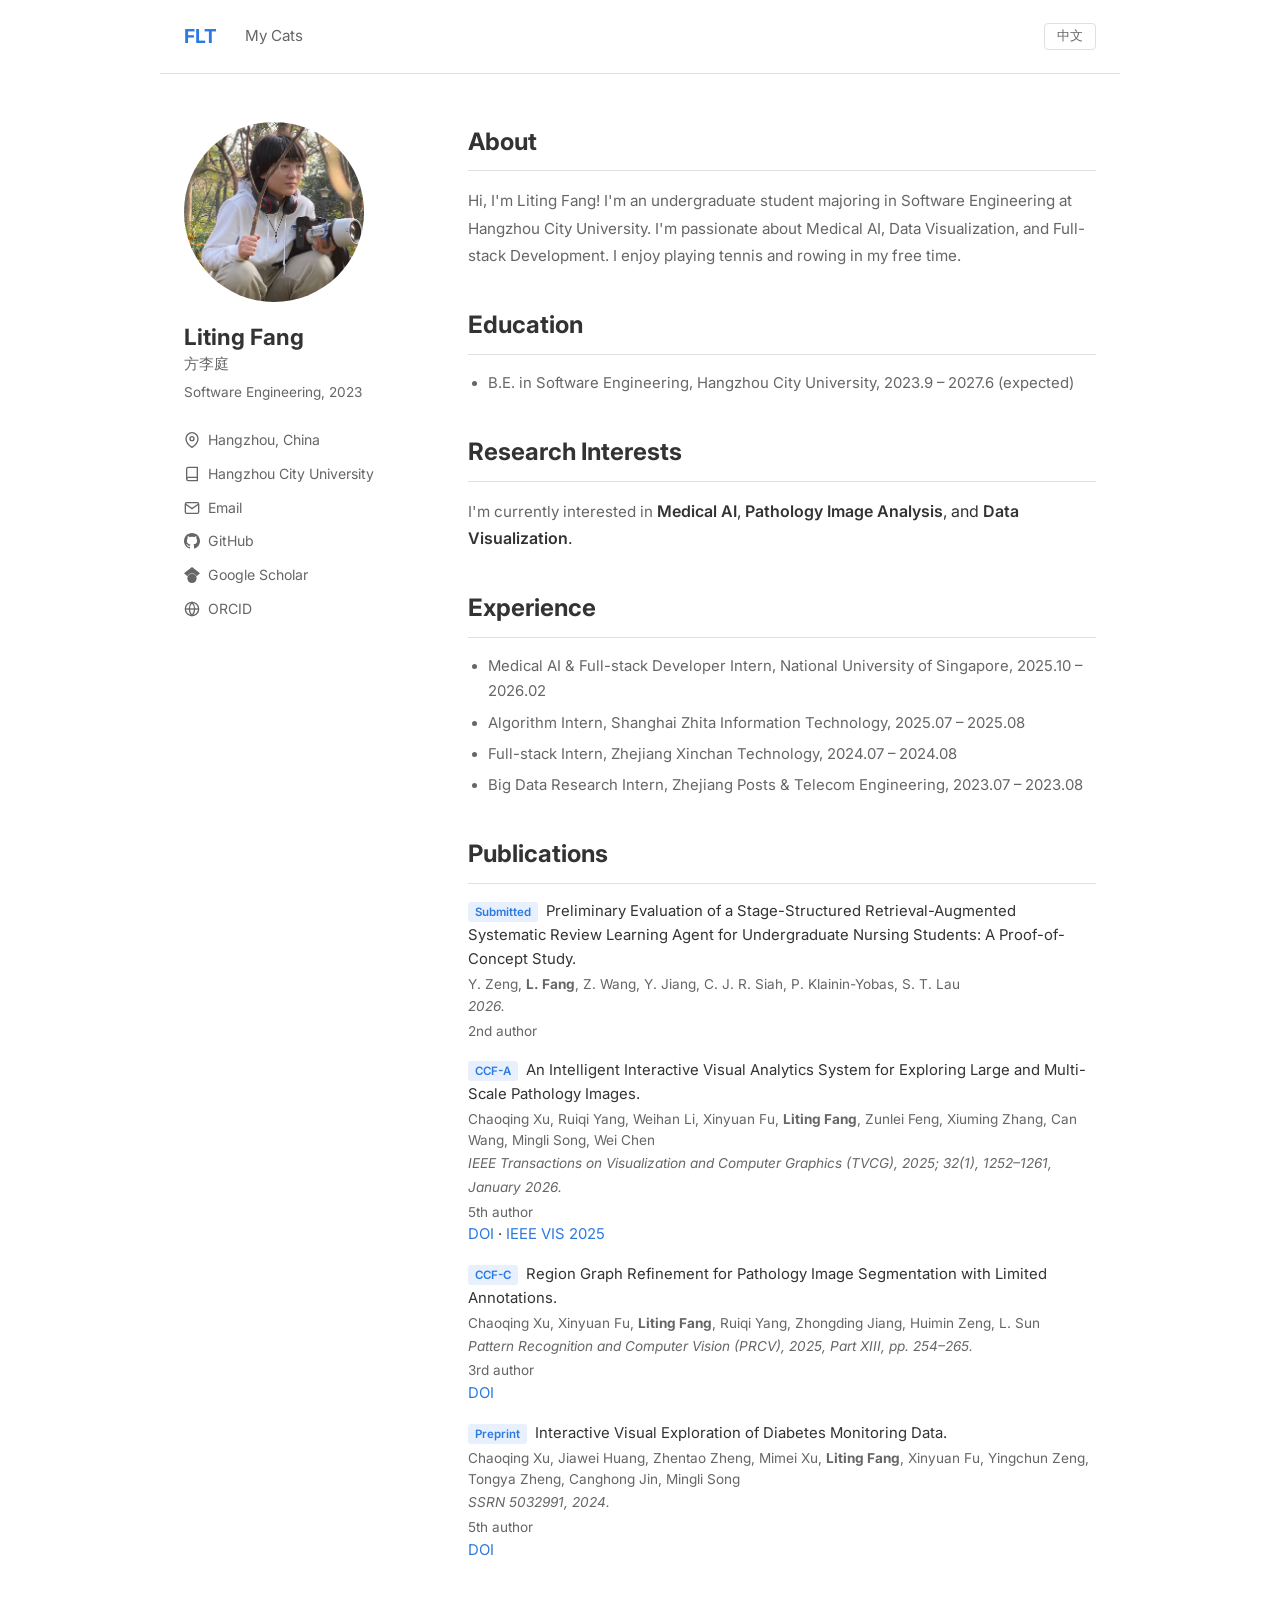
==== commit 58145c80: "Update publication list and submitted manuscript status" ====
--- a/index.html
+++ b/index.html
@@ -98,22 +98,36 @@
         <div class="divider"></div>
         <ul class="pub-list">
           <li>
+            <span class="pub-tag" data-en="Submitted" data-zh="在投">Submitted</span>
+            Preliminary Evaluation of a Stage-Structured Retrieval-Augmented Systematic Review Learning Agent for Undergraduate Nursing Students: A Proof-of-Concept Study.
+            <span class="pub-authors">Y. Zeng, <strong>L. Fang</strong>, Z. Wang, Y. Jiang, C. J. R. Siah, P. Klainin-Yobas, S. T. Lau</span>
+            <span class="pub-venue">2026.</span>
+            <span class="pub-authors" data-en="2nd author" data-zh="第 2 作者">2nd author</span>
+          </li>
+          <li>
             <span class="pub-tag">CCF-A</span>
             An Intelligent Interactive Visual Analytics System for Exploring Large and Multi-Scale Pathology Images.
-            <span class="pub-authors">C. Xu, R. Yang, W. Li, X. Fu, <strong>L. Fang</strong>, Z. Feng, et al.</span>
-            <span class="pub-venue">IEEE TVCG, 2025</span>
+            <span class="pub-authors">Chaoqing Xu, Ruiqi Yang, Weihan Li, Xinyuan Fu, <strong>Liting Fang</strong>, Zunlei Feng, Xiuming Zhang, Can Wang, Mingli Song, Wei Chen</span>
+            <span class="pub-venue">IEEE Transactions on Visualization and Computer Graphics (TVCG), 2025; 32(1), 1252–1261, January 2026.</span>
+            <span class="pub-authors" data-en="5th author" data-zh="第 5 作者">5th author</span>
+            <a href="https://doi.org/10.1109/tvcg.2025.3634833" target="_blank" rel="noopener noreferrer">DOI</a>
+            · <a href="https://www.content.ieeevis.org/year/2025/program/paper_3ca02fd1-d387-44fa-b576-413ea269d949.html" target="_blank" rel="noopener noreferrer">IEEE VIS 2025</a>
           </li>
           <li>
             <span class="pub-tag">CCF-C</span>
             Region Graph Refinement for Pathology Image Segmentation with Limited Annotations.
-            <span class="pub-authors">C. Xu, X. Fu, <strong>L. Fang</strong>, R. Yang, Z. Jiang, et al.</span>
-            <span class="pub-venue">PRCV, 2025</span>
+            <span class="pub-authors">Chaoqing Xu, Xinyuan Fu, <strong>Liting Fang</strong>, Ruiqi Yang, Zhongding Jiang, Huimin Zeng, L. Sun</span>
+            <span class="pub-venue">Pattern Recognition and Computer Vision (PRCV), 2025, Part XIII, pp. 254–265.</span>
+            <span class="pub-authors" data-en="3rd author" data-zh="第 3 作者">3rd author</span>
+            <a href="https://doi.org/10.1007/978-981-95-5634-2_18" target="_blank" rel="noopener noreferrer">DOI</a>
           </li>
           <li>
-            <span class="pub-tag">Preprint</span>
+            <span class="pub-tag" data-en="Preprint" data-zh="预印本">Preprint</span>
             Interactive Visual Exploration of Diabetes Monitoring Data.
-            <span class="pub-authors">C. Xu, J. Huang, Z. Zheng, M. Xu, <strong>L. Fang</strong>, et al.</span>
-            <span class="pub-venue">SSRN 5032991</span>
+            <span class="pub-authors">Chaoqing Xu, Jiawei Huang, Zhentao Zheng, Mimei Xu, <strong>Liting Fang</strong>, Xinyuan Fu, Yingchun Zeng, Tongya Zheng, Canghong Jin, Mingli Song</span>
+            <span class="pub-venue">SSRN 5032991, 2024.</span>
+            <span class="pub-authors" data-en="5th author" data-zh="第 5 作者">5th author</span>
+            <a href="https://doi.org/10.2139/ssrn.5032991" target="_blank" rel="noopener noreferrer">DOI</a>
           </li>
         </ul>
       </section>
--- a/css/style.css
+++ b/css/style.css
@@ -234,10 +234,28 @@
 
 /* ===== Mobile ===== */
 @media (max-width: 700px) {
+  .navbar {
+    padding: 16px 20px;
+    gap: 16px;
+  }
+
+  .nav-logo {
+    font-size: 1.1rem;
+  }
+
+  .nav-link {
+    font-size: 0.88rem;
+  }
+
+  .lang-toggle {
+    padding: 3px 10px;
+    font-size: 0.75rem;
+  }
+
   .layout {
     flex-direction: column;
-    gap: 36px;
-    padding: 32px 20px 60px;
+    gap: 32px;
+    padding: 28px 20px 60px;
   }
 
   .sidebar {
@@ -247,11 +265,30 @@
 
   .avatar {
     margin: 0 auto 16px;
-    width: 140px;
-    height: 140px;
+    width: 120px;
+    height: 120px;
+  }
+
+  .name {
+    font-size: 1.2rem;
   }
 
   .info-list {
     align-items: center;
   }
-}
+
+  .content h2 {
+    font-size: 1.25rem;
+  }
+
+  .content p,
+  .bullet-list li,
+  .pub-list li {
+    font-size: 0.88rem;
+  }
+
+  .pub-authors,
+  .pub-venue {
+    font-size: 0.8rem;
+  }
+}
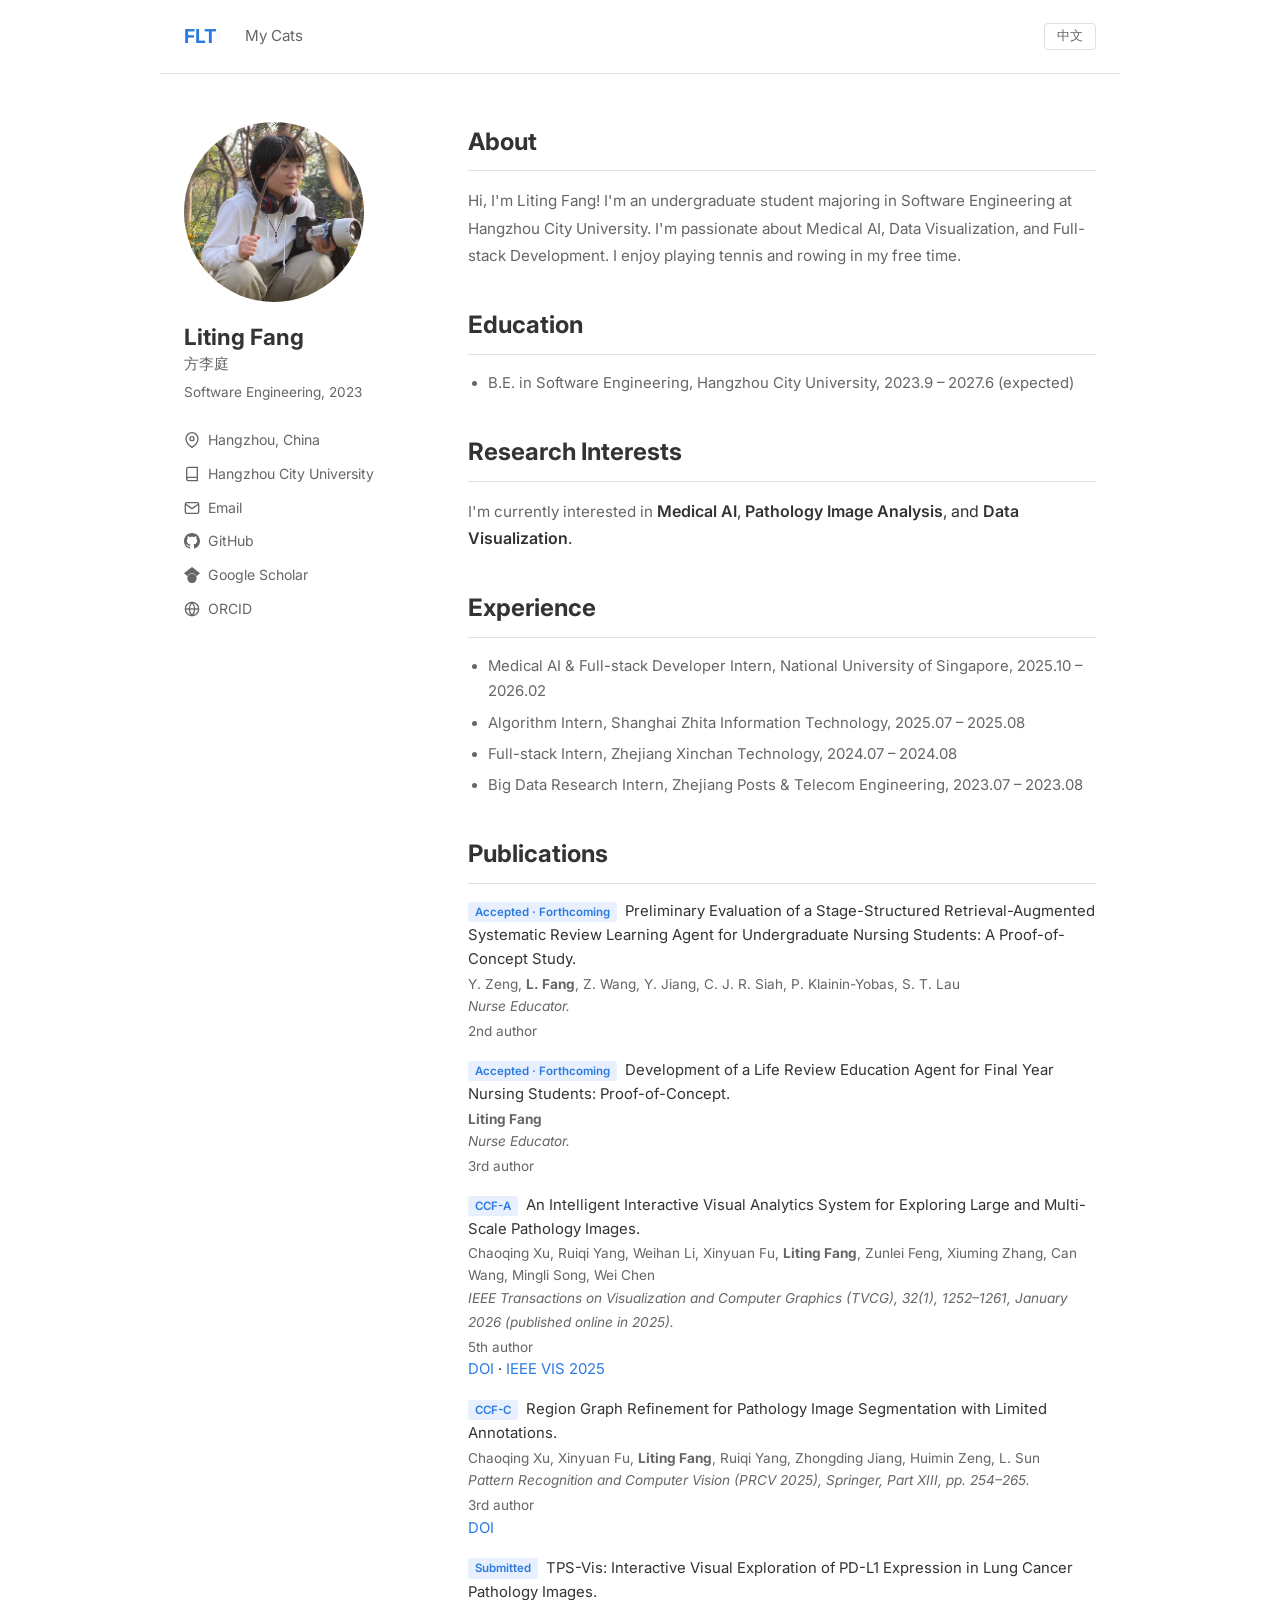
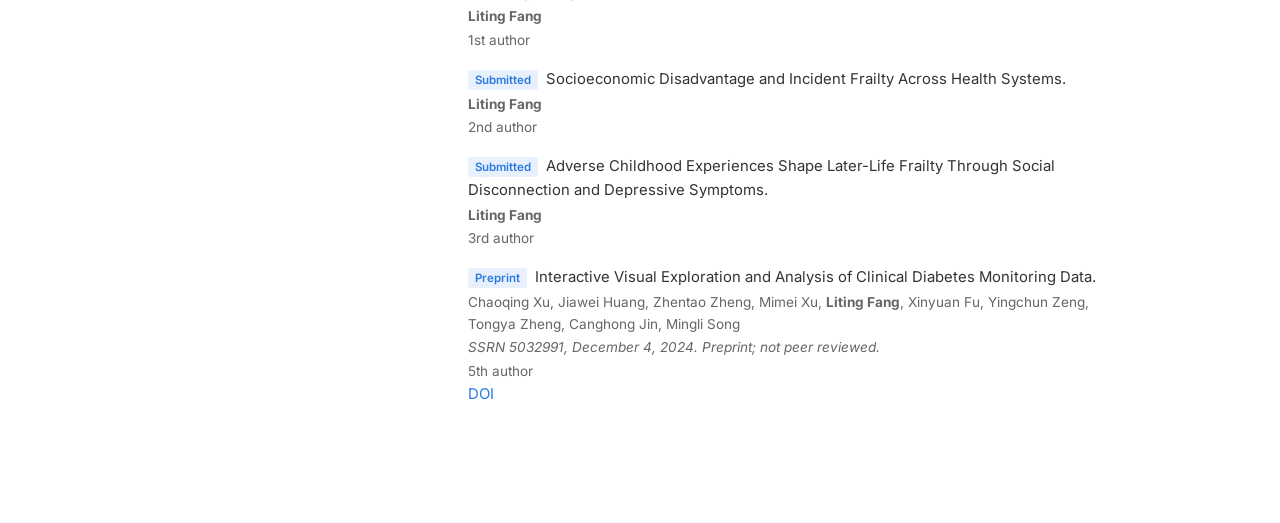
==== commit 721483cd: "Complete eight-paper list with accepted and submitted statuses" ====
--- a/index.html
+++ b/index.html
@@ -98,17 +98,24 @@
         <div class="divider"></div>
         <ul class="pub-list">
           <li>
-            <span class="pub-tag" data-en="Submitted" data-zh="在投">Submitted</span>
+            <span class="pub-tag" data-en="Accepted · Forthcoming" data-zh="已录用，待发表">Accepted · Forthcoming</span>
             Preliminary Evaluation of a Stage-Structured Retrieval-Augmented Systematic Review Learning Agent for Undergraduate Nursing Students: A Proof-of-Concept Study.
             <span class="pub-authors">Y. Zeng, <strong>L. Fang</strong>, Z. Wang, Y. Jiang, C. J. R. Siah, P. Klainin-Yobas, S. T. Lau</span>
-            <span class="pub-venue">2026.</span>
+            <span class="pub-venue">Nurse Educator.</span>
             <span class="pub-authors" data-en="2nd author" data-zh="第 2 作者">2nd author</span>
+          </li>
+          <li>
+            <span class="pub-tag" data-en="Accepted · Forthcoming" data-zh="已录用，待发表">Accepted · Forthcoming</span>
+            Development of a Life Review Education Agent for Final Year Nursing Students: Proof-of-Concept.
+            <span class="pub-authors"><strong>Liting Fang</strong></span>
+            <span class="pub-venue">Nurse Educator.</span>
+            <span class="pub-authors" data-en="3rd author" data-zh="第 3 作者">3rd author</span>
           </li>
           <li>
             <span class="pub-tag">CCF-A</span>
             An Intelligent Interactive Visual Analytics System for Exploring Large and Multi-Scale Pathology Images.
             <span class="pub-authors">Chaoqing Xu, Ruiqi Yang, Weihan Li, Xinyuan Fu, <strong>Liting Fang</strong>, Zunlei Feng, Xiuming Zhang, Can Wang, Mingli Song, Wei Chen</span>
-            <span class="pub-venue">IEEE Transactions on Visualization and Computer Graphics (TVCG), 2025; 32(1), 1252–1261, January 2026.</span>
+            <span class="pub-venue" data-en="IEEE Transactions on Visualization and Computer Graphics (TVCG), 32(1), 1252–1261, January 2026 (published online in 2025)." data-zh="IEEE Transactions on Visualization and Computer Graphics（TVCG），32(1)，1252–1261，2026 年 1 月卷期（2025 年在线发表）。">IEEE Transactions on Visualization and Computer Graphics (TVCG), 32(1), 1252–1261, January 2026 (published online in 2025).</span>
             <span class="pub-authors" data-en="5th author" data-zh="第 5 作者">5th author</span>
             <a href="https://doi.org/10.1109/tvcg.2025.3634833" target="_blank" rel="noopener noreferrer">DOI</a>
             · <a href="https://www.content.ieeevis.org/year/2025/program/paper_3ca02fd1-d387-44fa-b576-413ea269d949.html" target="_blank" rel="noopener noreferrer">IEEE VIS 2025</a>
@@ -117,15 +124,33 @@
             <span class="pub-tag">CCF-C</span>
             Region Graph Refinement for Pathology Image Segmentation with Limited Annotations.
             <span class="pub-authors">Chaoqing Xu, Xinyuan Fu, <strong>Liting Fang</strong>, Ruiqi Yang, Zhongding Jiang, Huimin Zeng, L. Sun</span>
-            <span class="pub-venue">Pattern Recognition and Computer Vision (PRCV), 2025, Part XIII, pp. 254–265.</span>
+            <span class="pub-venue">Pattern Recognition and Computer Vision (PRCV 2025), Springer, Part XIII, pp. 254–265.</span>
             <span class="pub-authors" data-en="3rd author" data-zh="第 3 作者">3rd author</span>
             <a href="https://doi.org/10.1007/978-981-95-5634-2_18" target="_blank" rel="noopener noreferrer">DOI</a>
           </li>
           <li>
+            <span class="pub-tag" data-en="Submitted" data-zh="在投">Submitted</span>
+            TPS-Vis: Interactive Visual Exploration of PD-L1 Expression in Lung Cancer Pathology Images.
+            <span class="pub-authors"><strong>Liting Fang</strong></span>
+            <span class="pub-authors" data-en="1st author" data-zh="第 1 作者">1st author</span>
+          </li>
+          <li>
+            <span class="pub-tag" data-en="Submitted" data-zh="在投">Submitted</span>
+            Socioeconomic Disadvantage and Incident Frailty Across Health Systems.
+            <span class="pub-authors"><strong>Liting Fang</strong></span>
+            <span class="pub-authors" data-en="2nd author" data-zh="第 2 作者">2nd author</span>
+          </li>
+          <li>
+            <span class="pub-tag" data-en="Submitted" data-zh="在投">Submitted</span>
+            Adverse Childhood Experiences Shape Later-Life Frailty Through Social Disconnection and Depressive Symptoms.
+            <span class="pub-authors"><strong>Liting Fang</strong></span>
+            <span class="pub-authors" data-en="3rd author" data-zh="第 3 作者">3rd author</span>
+          </li>
+          <li>
             <span class="pub-tag" data-en="Preprint" data-zh="预印本">Preprint</span>
-            Interactive Visual Exploration of Diabetes Monitoring Data.
+            Interactive Visual Exploration and Analysis of Clinical Diabetes Monitoring Data.
             <span class="pub-authors">Chaoqing Xu, Jiawei Huang, Zhentao Zheng, Mimei Xu, <strong>Liting Fang</strong>, Xinyuan Fu, Yingchun Zeng, Tongya Zheng, Canghong Jin, Mingli Song</span>
-            <span class="pub-venue">SSRN 5032991, 2024.</span>
+            <span class="pub-venue" data-en="SSRN 5032991, December 4, 2024. Preprint; not peer reviewed." data-zh="SSRN 5032991，2024 年 12 月 4 日公开。预印本，未经同行评审。">SSRN 5032991, December 4, 2024. Preprint; not peer reviewed.</span>
             <span class="pub-authors" data-en="5th author" data-zh="第 5 作者">5th author</span>
             <a href="https://doi.org/10.2139/ssrn.5032991" target="_blank" rel="noopener noreferrer">DOI</a>
           </li>
